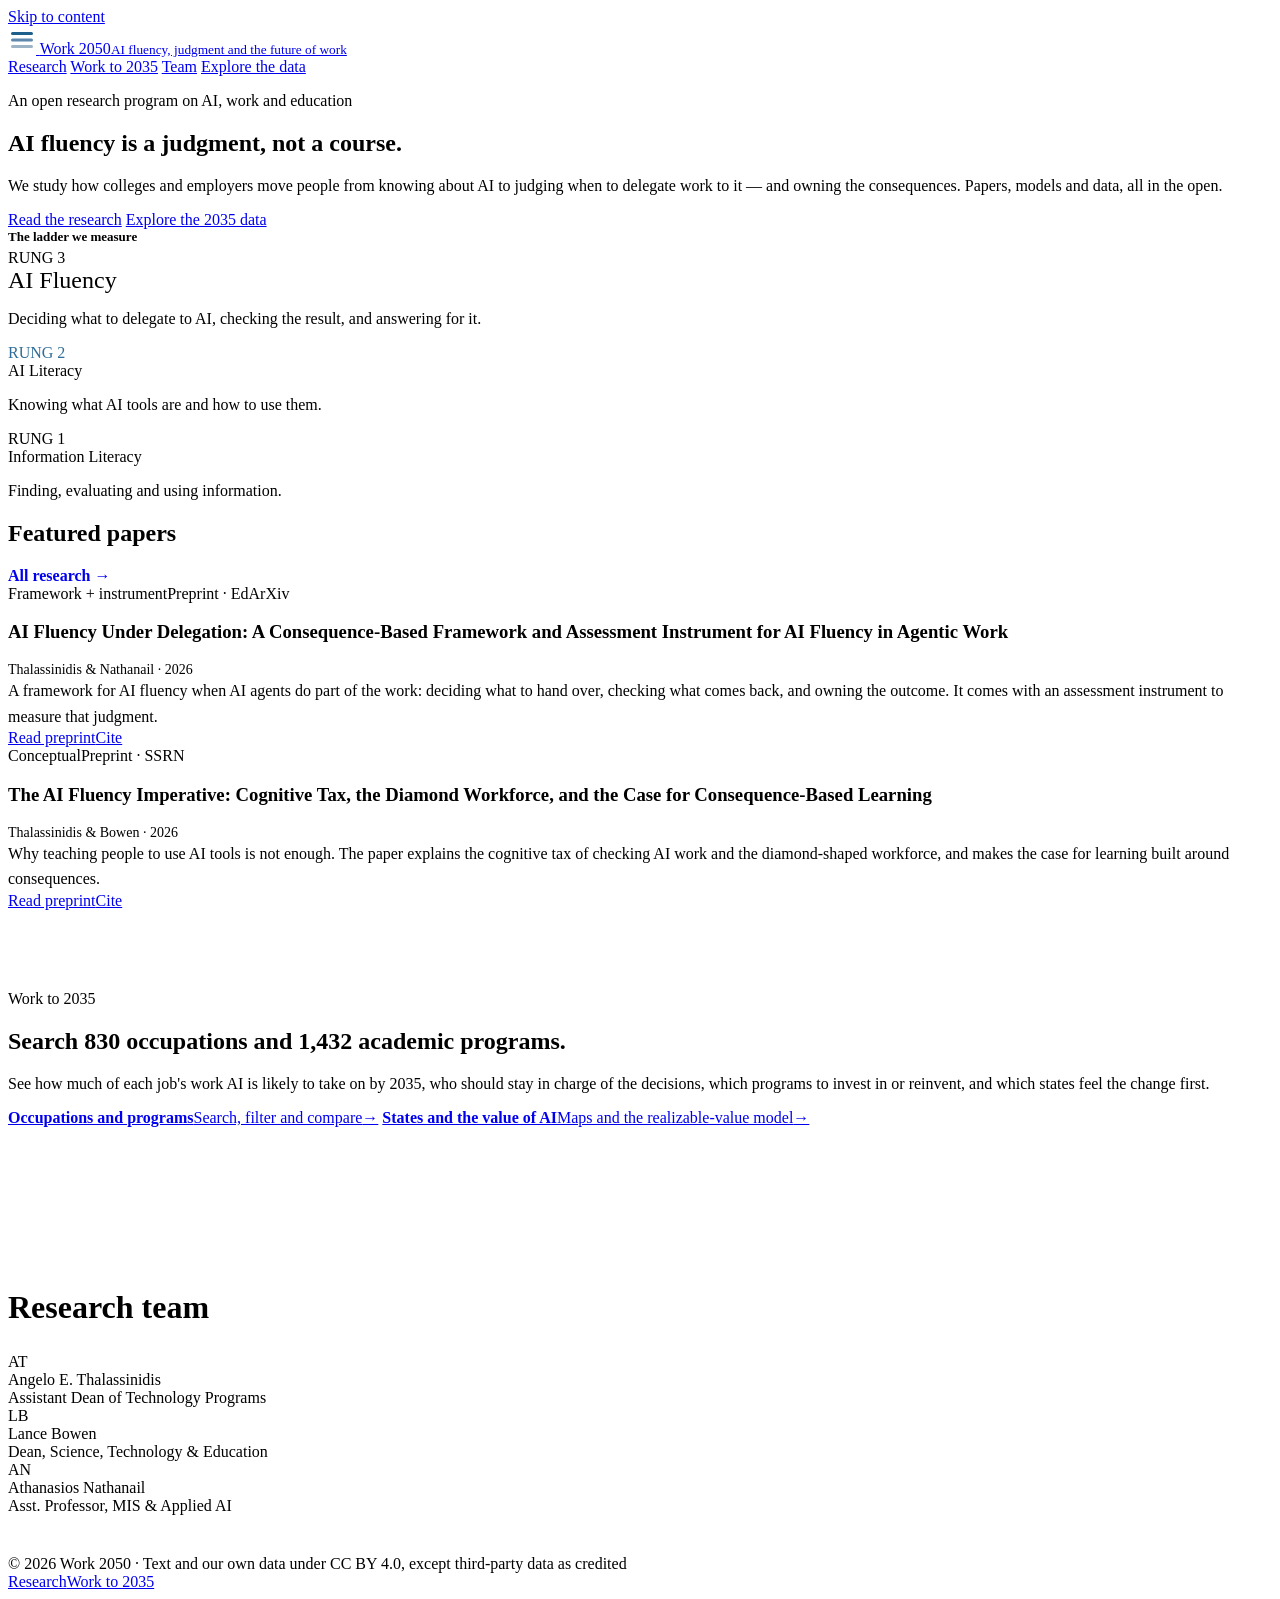
==== index.html @ 5ab9e215 "Add files via upload" ====
<!doctype html>
<html lang="en">
<head>
<meta charset="utf-8">
<meta name="viewport" content="width=device-width, initial-scale=1">
<title>Work 2050 — AI fluency, judgment and the future of work</title>
<meta name="description" content="Open research on AI fluency, human judgment and how work is changing: papers, models and searchable data on occupations, academic programs and states.">
<link rel="preconnect" href="https://fonts.googleapis.com">
<link rel="preconnect" href="https://fonts.gstatic.com" crossorigin>
<link href="https://fonts.googleapis.com/css2?family=Source+Serif+4:opsz,wght@8..60,400;8..60,600;8..60,700&family=Inter:wght@400;500;600&display=swap" rel="stylesheet">
<link rel="stylesheet" href="assets/site.css">
<link rel="icon" href="data:image/svg+xml,%3Csvg xmlns='http://www.w3.org/2000/svg' viewBox='0 0 28 28'%3E%3Crect x='3' y='19' width='22' height='3' rx='1.5' fill='%239DB3C6'/%3E%3Crect x='3' y='12.5' width='22' height='3' rx='1.5' fill='%235D88AC'/%3E%3Crect x='3' y='6' width='22' height='3' rx='1.5' fill='%231F5F8B'/%3E%3C/svg%3E">
</head>
<body>
<a class="skip" href="#main">Skip to content</a>
<header class="site-header">
<div class="wrap">
<a class="brand" href="index.html">
<svg width="28" height="28" viewBox="0 0 28 28" aria-hidden="true"><rect x="3" y="19" width="22" height="3" rx="1.5" fill="#9DB3C6"/><rect x="3" y="12.5" width="22" height="3" rx="1.5" fill="#5D88AC"/><rect x="3" y="6" width="22" height="3" rx="1.5" fill="#1F5F8B"/></svg>
<span>Work 2050<small>AI fluency, judgment and the future of work</small></span>
</a>
<nav class="nav" aria-label="Main">
<a href="research.html">Research</a>
<a href="work-2035.html">Work to 2035</a>
<a href="index.html#team">Team</a>
<a class="btn btn-primary" href="work-2035.html">Explore the data</a>
</nav>
</div>
</header>

<main id="main">
<section class="band">
<div class="wrap hero">
<div>
<p class="eyebrow">An open research program on AI, work and education</p>
<h1>AI fluency is a judgment, not a course.</h1>
<p class="lede">We study how colleges and employers move people from knowing about AI to judging when to delegate work to it — and owning the consequences. Papers, models and data, all in the open.</p>
<div class="actions">
<a class="btn btn-dark" href="research.html">Read the research</a>
<a class="btn btn-light" href="work-2035.html">Explore the 2035 data</a>
</div>
</div>
<div class="ladder" id="framework">
<p class="muted" style="margin: 0 0 4px; font-size: 13px; font-weight: 600">The ladder we measure</p>
<div class="rung r3"><div class="lvl">RUNG 3</div><div class="nm" style="font-size: 24px">AI Fluency</div><p>Deciding what to delegate to AI, checking the result, and answering for it.</p></div>
<div class="rung r2"><div class="lvl" style="color: #2F6E98">RUNG 2</div><div class="nm">AI Literacy</div><p>Knowing what AI tools are and how to use them.</p></div>
<div class="rung r1"><div class="lvl">RUNG 1</div><div class="nm">Information Literacy</div><p>Finding, evaluating and using information.</p></div>
</div>
</div>
</section>

<section class="wrap section">
<div class="section-head">
<h2>Featured papers</h2>
<a href="research.html" style="font-weight: 600; text-decoration: none">All research →</a>
</div>
<div class="grid-2">
<article class="card">
<div class="chips"><span class="chip chip-blue">Framework + instrument</span><span class="chip chip-gray">Preprint · EdArXiv</span></div>
<h3>AI Fluency Under Delegation: A Consequence-Based Framework and Assessment Instrument for AI Fluency in Agentic Work</h3>
<p class="muted" style="margin: 0; font-size: 14px">Thalassinidis &amp; Nathanail · 2026</p>
<p style="margin: 0; font-size: 16px; line-height: 1.6; color: var(--ink-2)">A framework for AI fluency when AI agents do part of the work: deciding what to hand over, checking what comes back, and owning the outcome. It comes with an assessment instrument to measure that judgment.</p>
<div class="links"><a href="https://doi.org/10.35542/osf.io/rmdse_v1">Read preprint</a><a href="research.html#delegation">Cite</a></div>
</article>
<article class="card">
<div class="chips"><span class="chip chip-blue">Conceptual</span><span class="chip chip-gray">Preprint · SSRN</span></div>
<h3>The AI Fluency Imperative: Cognitive Tax, the Diamond Workforce, and the Case for Consequence-Based Learning</h3>
<p class="muted" style="margin: 0; font-size: 14px">Thalassinidis &amp; Bowen · 2026</p>
<p style="margin: 0; font-size: 16px; line-height: 1.6; color: var(--ink-2)">Why teaching people to use AI tools is not enough. The paper explains the cognitive tax of checking AI work and the diamond-shaped workforce, and makes the case for learning built around consequences.</p>
<div class="links"><a href="https://papers.ssrn.com/abstract=7670658">Read preprint</a><a href="research.html#imperative">Cite</a></div>
</article>
</div>
</section>

<section class="wrap" style="padding-top: 64px; padding-bottom: 64px">
<div class="feature">
<div>
<p class="eyebrow">Work to 2035</p>
<h2>Search 830 occupations and 1,432 academic programs.</h2>
<p>See how much of each job's work AI is likely to take on by 2035, who should stay in charge of the decisions, which programs to invest in or reinvent, and which states feel the change first.</p>
</div>
<div class="feature-links">
<a href="work-2035.html#occupations"><span><strong>Occupations and programs</strong><span>Search, filter and compare</span></span><span aria-hidden="true">→</span></a>
<a href="work-2035.html#states"><span><strong>States and the value of AI</strong><span>Maps and the realizable-value model</span></span><span aria-hidden="true">→</span></a>
</div>
</div>
</section>

<section id="team" style="border-top: 1px solid var(--line)">
<div class="wrap" style="padding-top: 72px; padding-bottom: 40px">
<h2 style="font-size: 32px">Research team</h2>
<div class="team">
<div class="person"><div class="avatar" aria-hidden="true">AT</div><div><div class="nm">Angelo E. Thalassinidis</div><div class="rl">Assistant Dean of Technology Programs</div></div></div>
<div class="person"><div class="avatar" aria-hidden="true">LB</div><div><div class="nm">Lance Bowen</div><div class="rl">Dean, Science, Technology &amp; Education</div></div></div>
<div class="person"><div class="avatar" aria-hidden="true">AN</div><div><div class="nm">Athanasios Nathanail</div><div class="rl">Asst. Professor, MIS &amp; Applied AI</div></div></div>
</div>
</div>
</section>
</main>

<footer class="site-footer">
<div class="wrap">
<div>© 2026 Work 2050 · Text and our own data under CC BY 4.0, except third-party data as credited</div>
<nav aria-label="Footer"><a href="research.html">Research</a><a href="work-2035.html">Work to 2035</a></nav>
</div>
</footer>
</body>
</html>
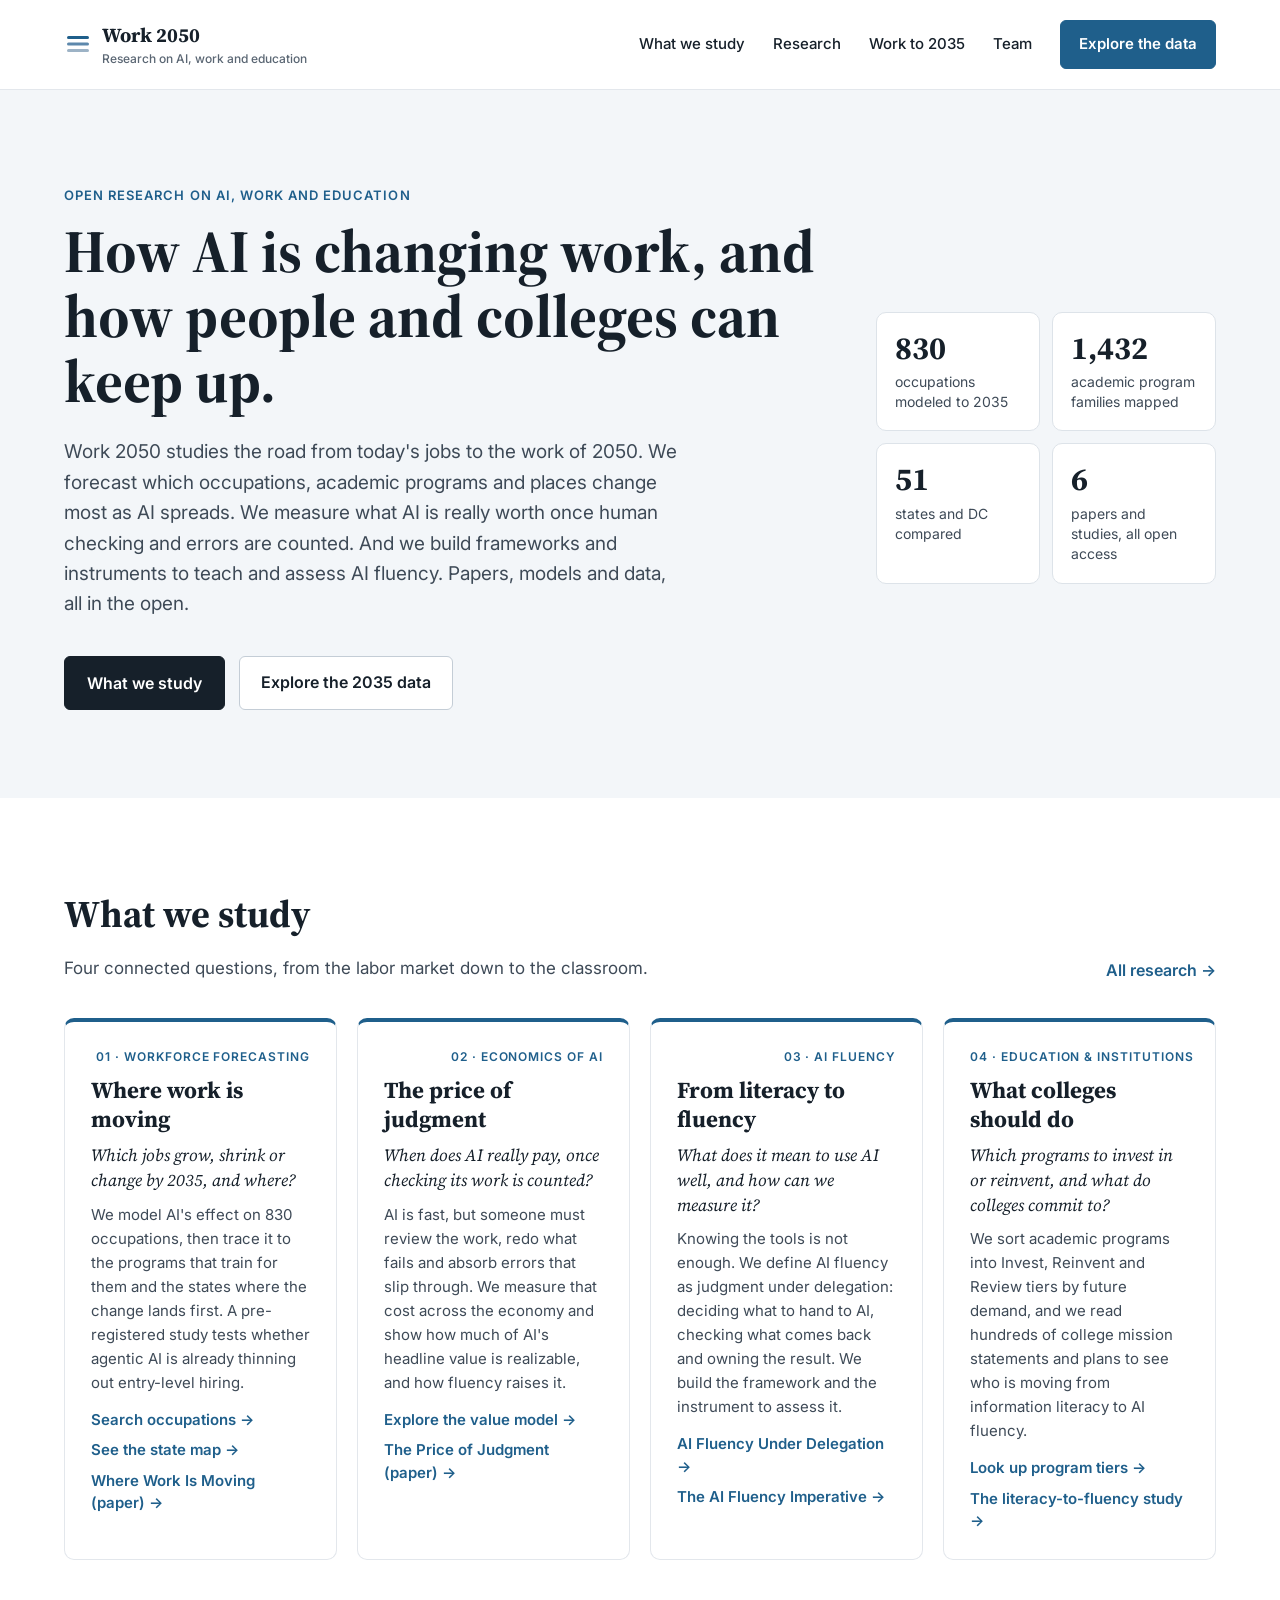
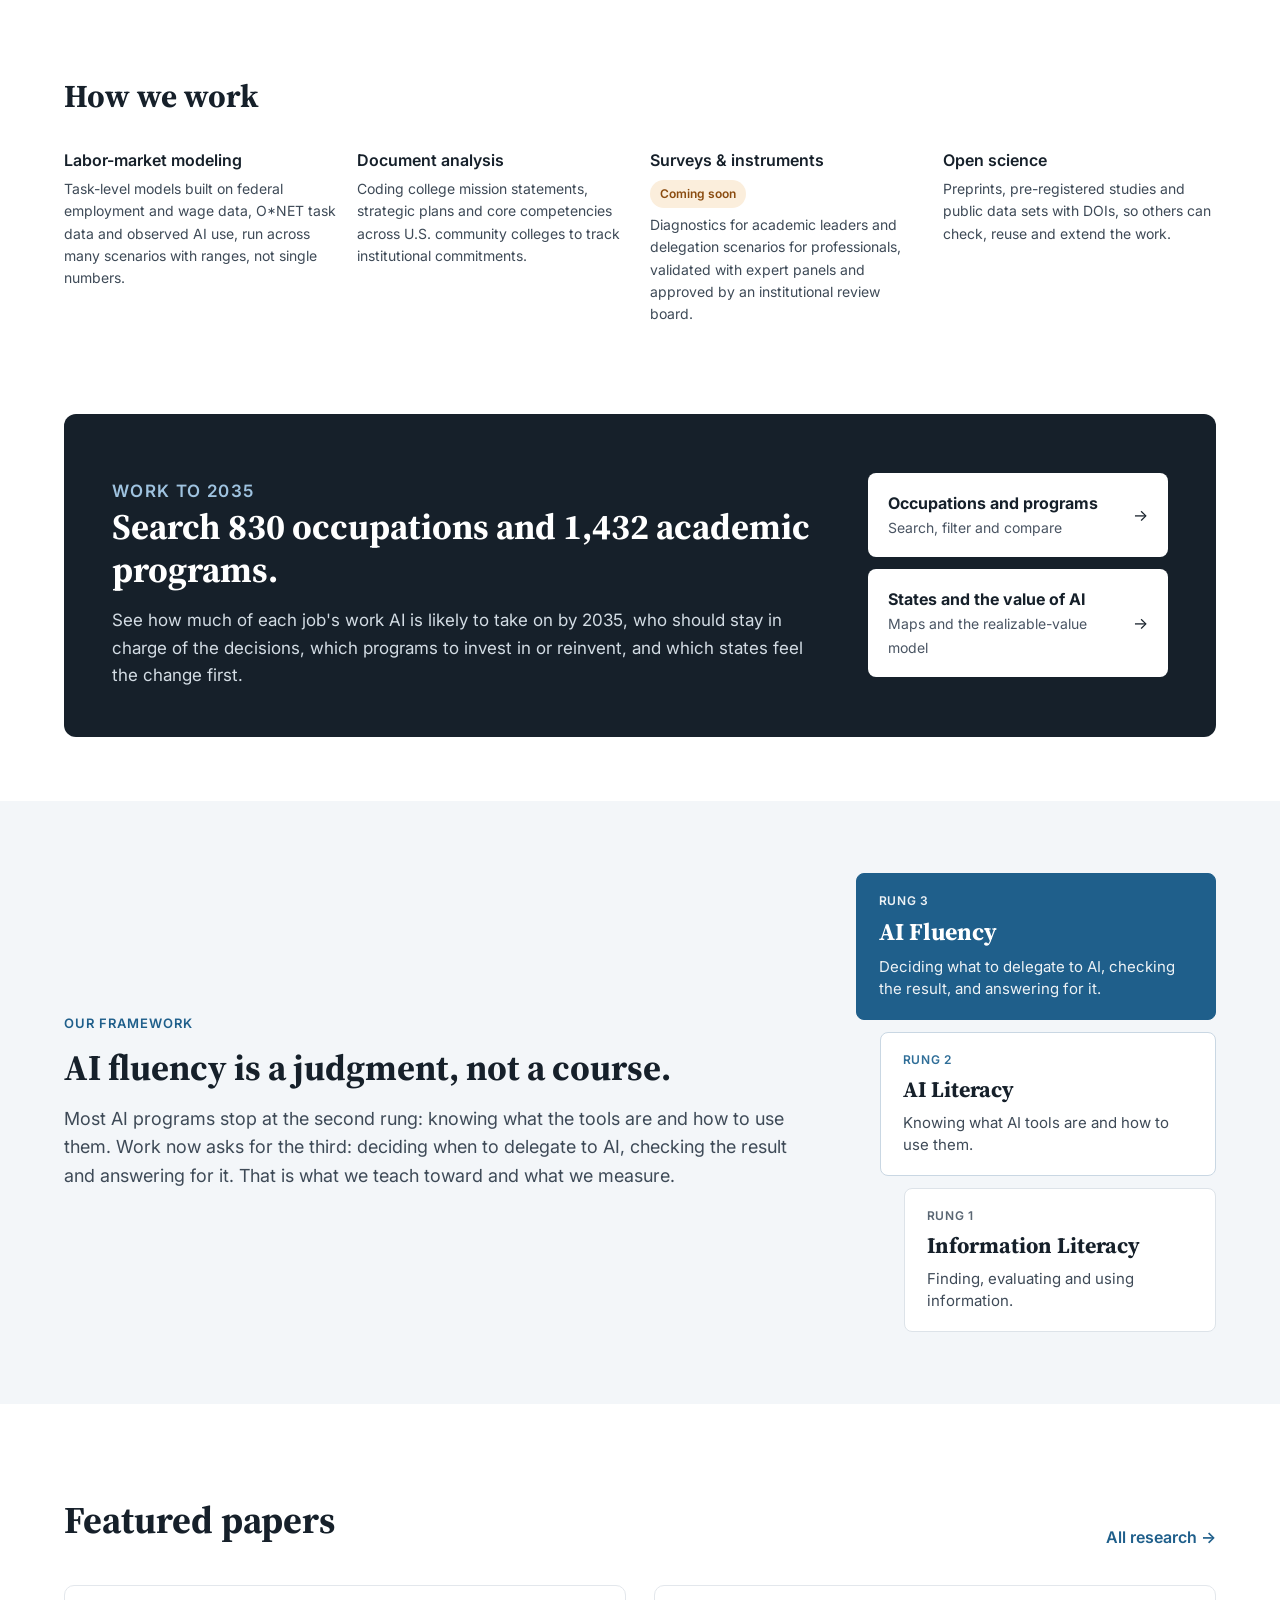
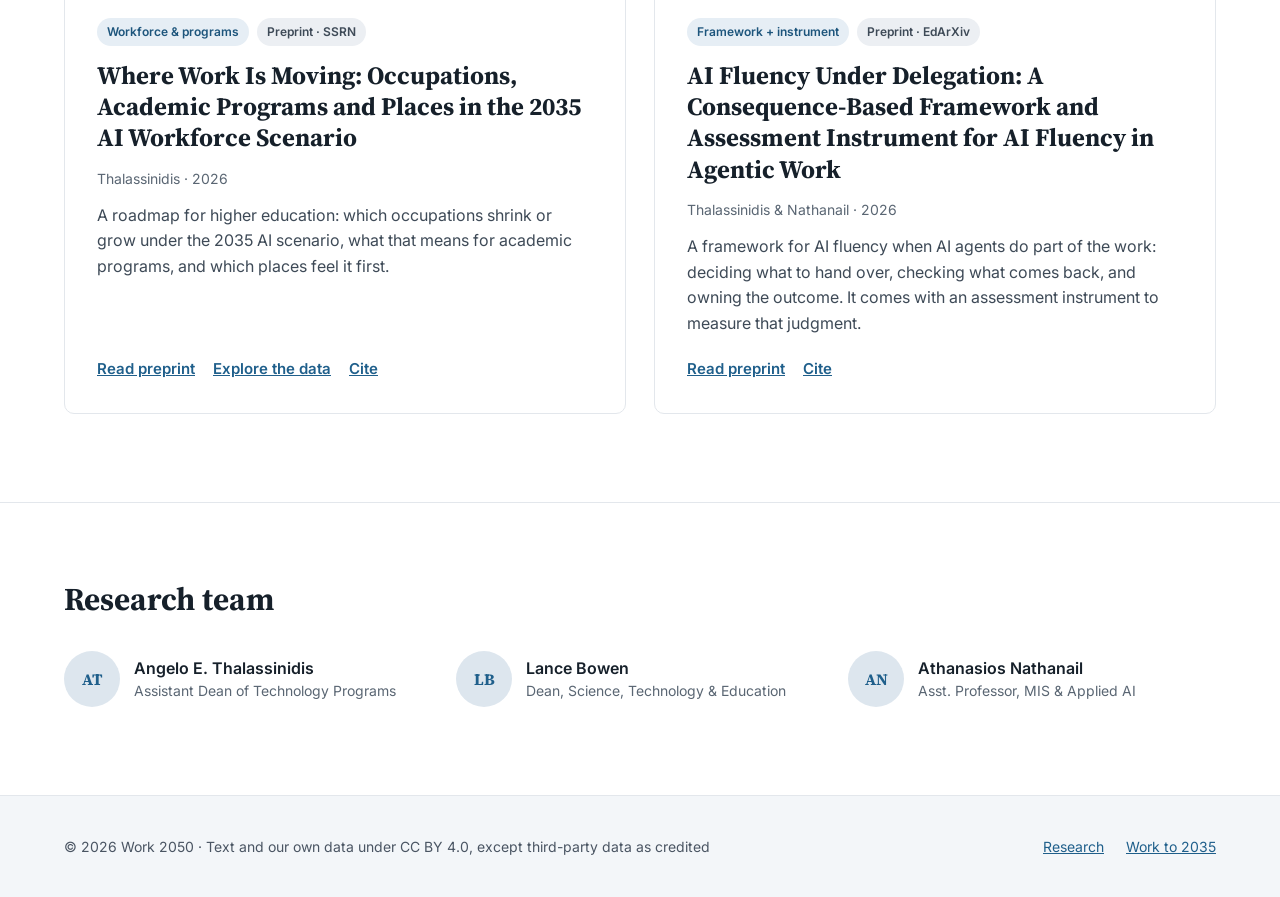
==== commit f364f842: "Add files via upload" ====
--- a/index.html
+++ b/index.html
@@ -3,8 +3,8 @@
 <head>
 <meta charset="utf-8">
 <meta name="viewport" content="width=device-width, initial-scale=1">
-<title>Work 2050 — AI fluency, judgment and the future of work</title>
-<meta name="description" content="Open research on AI fluency, human judgment and how work is changing: papers, models and searchable data on occupations, academic programs and states.">
+<title>Work 2050 — Research on AI, work and education</title>
+<meta name="description" content="Open research on how AI is changing work: labor forecasts by occupation, program and state; the economics of human judgment; and how to teach and measure AI fluency.">
 <link rel="preconnect" href="https://fonts.googleapis.com">
 <link rel="preconnect" href="https://fonts.gstatic.com" crossorigin>
 <link href="https://fonts.googleapis.com/css2?family=Source+Serif+4:opsz,wght@8..60,400;8..60,600;8..60,700&family=Inter:wght@400;500;600&display=swap" rel="stylesheet">
@@ -17,9 +17,10 @@
 <div class="wrap">
 <a class="brand" href="index.html">
 <svg width="28" height="28" viewBox="0 0 28 28" aria-hidden="true"><rect x="3" y="19" width="22" height="3" rx="1.5" fill="#9DB3C6"/><rect x="3" y="12.5" width="22" height="3" rx="1.5" fill="#5D88AC"/><rect x="3" y="6" width="22" height="3" rx="1.5" fill="#1F5F8B"/></svg>
-<span>Work 2050<small>AI fluency, judgment and the future of work</small></span>
+<span>Work 2050<small>Research on AI, work and education</small></span>
 </a>
 <nav class="nav" aria-label="Main">
+<a href="index.html#what-we-study">What we study</a>
 <a href="research.html">Research</a>
 <a href="work-2035.html">Work to 2035</a>
 <a href="index.html#team">Team</a>
@@ -32,43 +33,83 @@
 <section class="band">
 <div class="wrap hero">
 <div>
-<p class="eyebrow">An open research program on AI, work and education</p>
-<h1>AI fluency is a judgment, not a course.</h1>
-<p class="lede">We study how colleges and employers move people from knowing about AI to judging when to delegate work to it — and owning the consequences. Papers, models and data, all in the open.</p>
+<p class="eyebrow">Open research on AI, work and education</p>
+<h1>How AI is changing work, and how people and colleges can keep up.</h1>
+<p class="lede">Work 2050 studies the road from today's jobs to the work of 2050. We forecast which occupations, academic programs and places change most as AI spreads. We measure what AI is really worth once human checking and errors are counted. And we build frameworks and instruments to teach and assess AI fluency. Papers, models and data, all in the open.</p>
 <div class="actions">
-<a class="btn btn-dark" href="research.html">Read the research</a>
+<a class="btn btn-dark" href="#what-we-study">What we study</a>
 <a class="btn btn-light" href="work-2035.html">Explore the 2035 data</a>
 </div>
 </div>
-<div class="ladder" id="framework">
-<p class="muted" style="margin: 0 0 4px; font-size: 13px; font-weight: 600">The ladder we measure</p>
-<div class="rung r3"><div class="lvl">RUNG 3</div><div class="nm" style="font-size: 24px">AI Fluency</div><p>Deciding what to delegate to AI, checking the result, and answering for it.</p></div>
-<div class="rung r2"><div class="lvl" style="color: #2F6E98">RUNG 2</div><div class="nm">AI Literacy</div><p>Knowing what AI tools are and how to use them.</p></div>
-<div class="rung r1"><div class="lvl">RUNG 1</div><div class="nm">Information Literacy</div><p>Finding, evaluating and using information.</p></div>
+<div class="glance" aria-label="The program at a glance">
+<div><b>830</b><span>occupations modeled to 2035</span></div>
+<div><b>1,432</b><span>academic program families mapped</span></div>
+<div><b>51</b><span>states and DC compared</span></div>
+<div><b>6</b><span>papers and studies, all open access</span></div>
 </div>
 </div>
 </section>
 
-<section class="wrap section">
+<section class="wrap section" id="what-we-study" style="scroll-margin-top: 16px">
 <div class="section-head">
-<h2>Featured papers</h2>
+<div>
+<h2>What we study</h2>
+<p class="lede" style="margin: 12px 0 0; font-size: 17px">Four connected questions, from the labor market down to the classroom.</p>
+</div>
 <a href="research.html" style="font-weight: 600; text-decoration: none">All research →</a>
 </div>
-<div class="grid-2">
-<article class="card">
-<div class="chips"><span class="chip chip-blue">Framework + instrument</span><span class="chip chip-gray">Preprint · EdArXiv</span></div>
-<h3>AI Fluency Under Delegation: A Consequence-Based Framework and Assessment Instrument for AI Fluency in Agentic Work</h3>
-<p class="muted" style="margin: 0; font-size: 14px">Thalassinidis &amp; Nathanail · 2026</p>
-<p style="margin: 0; font-size: 16px; line-height: 1.6; color: var(--ink-2)">A framework for AI fluency when AI agents do part of the work: deciding what to hand over, checking what comes back, and owning the outcome. It comes with an assessment instrument to measure that judgment.</p>
-<div class="links"><a href="https://doi.org/10.35542/osf.io/rmdse_v1">Read preprint</a><a href="research.html#delegation">Cite</a></div>
+<div class="streams">
+<article class="stream">
+<div class="num">01 · WORKFORCE FORECASTING</div>
+<h3>Where work is moving</h3>
+<p class="q">Which jobs grow, shrink or change by 2035, and where?</p>
+<p>We model AI's effect on 830 occupations, then trace it to the programs that train for them and the states where the change lands first. A pre-registered study tests whether agentic AI is already thinning out entry-level hiring.</p>
+<ul>
+<li><a href="work-2035.html#occupations">Search occupations →</a></li>
+<li><a href="work-2035.html#states">See the state map →</a></li>
+<li><a href="research.html#moving">Where Work Is Moving (paper) →</a></li>
+</ul>
 </article>
-<article class="card">
-<div class="chips"><span class="chip chip-blue">Conceptual</span><span class="chip chip-gray">Preprint · SSRN</span></div>
-<h3>The AI Fluency Imperative: Cognitive Tax, the Diamond Workforce, and the Case for Consequence-Based Learning</h3>
-<p class="muted" style="margin: 0; font-size: 14px">Thalassinidis &amp; Bowen · 2026</p>
-<p style="margin: 0; font-size: 16px; line-height: 1.6; color: var(--ink-2)">Why teaching people to use AI tools is not enough. The paper explains the cognitive tax of checking AI work and the diamond-shaped workforce, and makes the case for learning built around consequences.</p>
-<div class="links"><a href="https://papers.ssrn.com/abstract=7670658">Read preprint</a><a href="research.html#imperative">Cite</a></div>
+<article class="stream">
+<div class="num">02 · ECONOMICS OF AI</div>
+<h3>The price of judgment</h3>
+<p class="q">When does AI really pay, once checking its work is counted?</p>
+<p>AI is fast, but someone must review the work, redo what fails and absorb errors that slip through. We measure that cost across the economy and show how much of AI's headline value is realizable, and how fluency raises it.</p>
+<ul>
+<li><a href="work-2035.html#value">Explore the value model →</a></li>
+<li><a href="research.html#judgment">The Price of Judgment (paper) →</a></li>
+</ul>
 </article>
+<article class="stream">
+<div class="num">03 · AI FLUENCY</div>
+<h3>From literacy to fluency</h3>
+<p class="q">What does it mean to use AI well, and how can we measure it?</p>
+<p>Knowing the tools is not enough. We define AI fluency as judgment under delegation: deciding what to hand to AI, checking what comes back and owning the result. We build the framework and the instrument to assess it.</p>
+<ul>
+<li><a href="research.html#delegation">AI Fluency Under Delegation →</a></li>
+<li><a href="research.html#imperative">The AI Fluency Imperative →</a></li>
+</ul>
+</article>
+<article class="stream">
+<div class="num">04 · EDUCATION &amp; INSTITUTIONS</div>
+<h3>What colleges should do</h3>
+<p class="q">Which programs to invest in or reinvent, and what do colleges commit to?</p>
+<p>We sort academic programs into Invest, Reinvent and Review tiers by future demand, and we read hundreds of college mission statements and plans to see who is moving from information literacy to AI fluency.</p>
+<ul>
+<li><a href="work-2035.html#programs">Look up program tiers →</a></li>
+<li><a href="research.html#ladder">The literacy-to-fluency study →</a></li>
+</ul>
+</article>
+</div>
+</section>
+
+<section class="wrap section">
+<h2 style="font-size: 32px">How we work</h2>
+<div class="methods">
+<div class="method"><h3>Labor-market modeling</h3><p>Task-level models built on federal employment and wage data, O*NET task data and observed AI use, run across many scenarios with ranges, not single numbers.</p></div>
+<div class="method"><h3>Document analysis</h3><p>Coding college mission statements, strategic plans and core competencies across U.S. community colleges to track institutional commitments.</p></div>
+<div class="method"><h3>Surveys &amp; instruments <span class="chip chip-amber">Coming soon</span></h3><p>Diagnostics for academic leaders and delegation scenarios for professionals, validated with expert panels and approved by an institutional review board.</p></div>
+<div class="method"><h3>Open science</h3><p>Preprints, pre-registered studies and public data sets with DOIs, so others can check, reuse and extend the work.</p></div>
 </div>
 </section>
 
@@ -86,7 +127,45 @@
 </div>
 </section>
 
-<section id="team" style="border-top: 1px solid var(--line)">
+<section class="band" id="framework">
+<div class="wrap ladder-row" style="padding-top: 72px; padding-bottom: 72px">
+<div>
+<p class="eyebrow">Our framework</p>
+<h2 style="font-size: 36px; line-height: 1.15">AI fluency is a judgment, not a course.</h2>
+<p class="lede" style="margin: 16px 0 0">Most AI programs stop at the second rung: knowing what the tools are and how to use them. Work now asks for the third: deciding when to delegate to AI, checking the result and answering for it. That is what we teach toward and what we measure.</p>
+</div>
+<div class="ladder">
+<div class="rung r3"><div class="lvl">RUNG 3</div><div class="nm" style="font-size: 24px">AI Fluency</div><p>Deciding what to delegate to AI, checking the result, and answering for it.</p></div>
+<div class="rung r2"><div class="lvl" style="color: #2F6E98">RUNG 2</div><div class="nm">AI Literacy</div><p>Knowing what AI tools are and how to use them.</p></div>
+<div class="rung r1"><div class="lvl">RUNG 1</div><div class="nm">Information Literacy</div><p>Finding, evaluating and using information.</p></div>
+</div>
+</div>
+</section>
+
+<section class="wrap section">
+<div class="section-head">
+<h2>Featured papers</h2>
+<a href="research.html" style="font-weight: 600; text-decoration: none">All research →</a>
+</div>
+<div class="grid-2">
+<article class="card">
+<div class="chips"><span class="chip chip-blue">Workforce &amp; programs</span><span class="chip chip-gray">Preprint · SSRN</span></div>
+<h3>Where Work Is Moving: Occupations, Academic Programs and Places in the 2035 AI Workforce Scenario</h3>
+<p class="muted" style="margin: 0; font-size: 14px">Thalassinidis · 2026</p>
+<p style="margin: 0; font-size: 16px; line-height: 1.6; color: var(--ink-2)">A roadmap for higher education: which occupations shrink or grow under the 2035 AI scenario, what that means for academic programs, and which places feel it first.</p>
+<div class="links"><a href="https://papers.ssrn.com/abstract=7679758">Read preprint</a><a href="work-2035.html">Explore the data</a><a href="research.html#moving">Cite</a></div>
+</article>
+<article class="card">
+<div class="chips"><span class="chip chip-blue">Framework + instrument</span><span class="chip chip-gray">Preprint · EdArXiv</span></div>
+<h3>AI Fluency Under Delegation: A Consequence-Based Framework and Assessment Instrument for AI Fluency in Agentic Work</h3>
+<p class="muted" style="margin: 0; font-size: 14px">Thalassinidis &amp; Nathanail · 2026</p>
+<p style="margin: 0; font-size: 16px; line-height: 1.6; color: var(--ink-2)">A framework for AI fluency when AI agents do part of the work: deciding what to hand over, checking what comes back, and owning the outcome. It comes with an assessment instrument to measure that judgment.</p>
+<div class="links"><a href="https://doi.org/10.35542/osf.io/rmdse_v1">Read preprint</a><a href="research.html#delegation">Cite</a></div>
+</article>
+</div>
+</section>
+
+<section id="team" style="border-top: 1px solid var(--line); margin-top: 64px">
 <div class="wrap" style="padding-top: 72px; padding-bottom: 40px">
 <h2 style="font-size: 32px">Research team</h2>
 <div class="team">
--- a/assets/site.css
+++ b/assets/site.css
@@ -0,0 +1,145 @@
+:root {
+  --ink: #16202A;
+  --ink-2: #3E4A57;
+  --ink-3: #5A6673;
+  --line: #E3E7EC;
+  --line-2: #C4CDD6;
+  --tint: #F3F6F9;
+  --blue: #1F5F8B;
+  --blue-dark: #16466A;
+  --serif: 'Source Serif 4', Georgia, serif;
+  --sans: Inter, system-ui, -apple-system, 'Segoe UI', sans-serif;
+}
+* { box-sizing: border-box; }
+html { -webkit-text-size-adjust: 100%; }
+body { margin: 0; background: #FFFFFF; color: var(--ink); font-family: var(--sans); line-height: 1.5; }
+a { color: var(--blue); }
+a:hover { color: var(--blue-dark); }
+.wrap { max-width: 1200px; margin: 0 auto; padding-left: 24px; padding-right: 24px; }
+h1, h2, h3 { font-family: var(--serif); font-weight: 700; margin: 0; }
+.skip { position: absolute; left: -9999px; }
+.skip:focus { left: 16px; top: 16px; background: #fff; padding: 8px 12px; z-index: 10; }
+
+/* Header */
+.site-header { border-bottom: 1px solid var(--line); }
+.site-header .wrap { display: flex; flex-wrap: wrap; align-items: center; justify-content: space-between; gap: 16px; padding-top: 20px; padding-bottom: 20px; }
+.brand { display: flex; align-items: center; gap: 10px; text-decoration: none; color: var(--ink); }
+.brand span { font-family: var(--serif); font-size: 20px; font-weight: 700; }
+.brand small { display: block; font-family: var(--sans); font-size: 12px; font-weight: 500; color: var(--ink-3); }
+.nav { display: flex; flex-wrap: wrap; align-items: center; gap: 8px 28px; font-size: 15px; font-weight: 500; }
+.nav a { color: var(--ink); text-decoration: none; }
+.nav a[aria-current="page"] { color: var(--blue); text-decoration: underline; text-underline-offset: 6px; }
+.btn { display: inline-block; text-decoration: none; padding: 12px 18px; border-radius: 6px; font-weight: 600; font: inherit; font-weight: 600; cursor: pointer; min-height: 44px; }
+.btn-primary { background: var(--blue); color: #FFFFFF !important; border: 1px solid var(--blue); }
+.btn-dark { background: var(--ink); color: #FFFFFF !important; border: 1px solid var(--ink); padding: 14px 22px; }
+.btn-light { background: #FFFFFF; color: var(--ink) !important; border: 1px solid var(--line-2); padding: 13px 21px; }
+
+/* Sections */
+.band { background: var(--tint); }
+.eyebrow { margin: 0 0 14px; font-size: 13px; font-weight: 600; letter-spacing: 0.08em; text-transform: uppercase; color: var(--blue); }
+.lede { font-size: 18px; line-height: 1.6; color: var(--ink-2); max-width: 760px; }
+.muted { color: var(--ink-3); }
+.hero { display: flex; flex-wrap: wrap; gap: 56px; align-items: center; padding-top: 96px; padding-bottom: 88px; }
+.hero > div:first-child { flex: 999 1 560px; min-width: 0; }
+.hero h1 { font-size: 60px; line-height: 1.08; }
+.hero .lede { font-size: 19px; margin: 24px 0 0; max-width: 620px; }
+.actions { margin-top: 36px; display: flex; flex-wrap: wrap; gap: 14px; }
+.ladder { flex: 1 1 360px; min-width: 0; display: flex; flex-direction: column; gap: 12px; }
+.rung { border-radius: 8px; padding: 18px 22px; background: #FFFFFF; border: 1px solid #DDE3E9; }
+.rung .lvl { font-size: 12px; font-weight: 600; letter-spacing: 0.06em; color: var(--ink-3); }
+.rung .nm { font-family: var(--serif); font-size: 22px; font-weight: 700; margin-top: 4px; }
+.rung p { font-size: 15px; line-height: 1.5; margin: 6px 0 0; color: var(--ink-2); }
+.rung.r3 { background: var(--blue); border-color: var(--blue); color: #FFFFFF; }
+.rung.r3 .lvl, .rung.r3 p { color: #FFFFFF; opacity: 0.92; }
+.rung.r2 { margin-left: 24px; border-color: #C9D7E3; }
+.rung.r1 { margin-left: 48px; }
+.section { padding-top: 88px; padding-bottom: 24px; }
+.section-head { display: flex; flex-wrap: wrap; justify-content: space-between; align-items: flex-end; gap: 16px; }
+.section-head h2 { font-size: 38px; }
+.grid-2 { margin-top: 36px; display: grid; grid-template-columns: repeat(auto-fit, minmax(320px, 1fr)); gap: 28px; }
+.card { border: 1px solid var(--line); border-radius: 10px; padding: 32px; display: flex; flex-direction: column; gap: 14px; }
+.card h3 { font-size: 25px; line-height: 1.25; }
+.card .links { margin-top: auto; padding-top: 8px; display: flex; flex-wrap: wrap; gap: 18px; font-weight: 600; font-size: 15px; }
+.chip { display: inline-block; font-size: 12px; font-weight: 600; padding: 5px 10px; border-radius: 999px; white-space: nowrap; }
+.chip-blue { background: #E6EEF5; color: #1D557C; }
+.chip-gray { background: #ECEFF3; color: var(--ink-2); }
+.chip-green { background: #E3F1E8; color: #1E6B3A; }
+.chip-amber { background: #FBEEDC; color: #8A4B0F; }
+.chip-red { background: #F8E0D8; color: #8E2A10; }
+.chips { display: flex; flex-wrap: wrap; gap: 8px; }
+.feature { background: var(--ink); color: #FFFFFF; border-radius: 12px; padding: 48px; display: flex; flex-wrap: wrap; gap: 40px; align-items: center; }
+.feature > div:first-child { flex: 999 1 480px; min-width: 0; }
+.feature h2 { font-size: 36px; line-height: 1.2; }
+.feature p { color: #D3DCE4; font-size: 17px; line-height: 1.6; margin: 16px 0 0; }
+.feature .eyebrow { color: #9FC3E0; }
+.feature-links { flex: 1 1 300px; min-width: 0; display: flex; flex-direction: column; gap: 12px; }
+.feature-links a { background: #FFFFFF; color: var(--ink); text-decoration: none; border-radius: 8px; padding: 18px 20px; display: flex; justify-content: space-between; align-items: center; gap: 12px; }
+.feature-links strong { display: block; font-size: 16px; }
+.feature-links span span { font-size: 14px; color: #4A5563; }
+.team { display: grid; grid-template-columns: repeat(auto-fit, minmax(240px, 1fr)); gap: 24px; margin-top: 28px; }
+.person { display: flex; gap: 14px; align-items: center; }
+.avatar { width: 56px; height: 56px; border-radius: 50%; background: #DDE6EE; flex: none; display: flex; align-items: center; justify-content: center; font-family: var(--serif); font-weight: 700; color: var(--blue); }
+.person .nm { font-weight: 600; }
+.person .rl { font-size: 14px; color: var(--ink-3); }
+
+/* Footer */
+.site-footer { background: var(--tint); border-top: 1px solid var(--line); margin-top: 48px; }
+.site-footer .wrap { padding-top: 40px; padding-bottom: 40px; display: flex; flex-wrap: wrap; justify-content: space-between; gap: 20px; font-size: 14px; color: #4A5563; }
+.site-footer nav { display: flex; flex-wrap: wrap; gap: 22px; }
+
+/* Forms, tables, tabs */
+.pill { font: inherit; font-size: 15px; font-weight: 600; padding: 12px 20px; min-height: 44px; border-radius: 999px; cursor: pointer; background: #FFFFFF; color: var(--ink); border: 1px solid var(--line-2); }
+.pill[aria-selected="true"], .pill[aria-pressed="true"] { background: var(--ink); color: #FFFFFF; border-color: var(--ink); }
+.pill.blue[aria-pressed="true"] { background: var(--blue); border-color: var(--blue); }
+.pills { display: flex; flex-wrap: wrap; gap: 10px; }
+.filters { display: grid; grid-template-columns: repeat(auto-fit, minmax(200px, 1fr)); gap: 16px; align-items: end; }
+.field { display: flex; flex-direction: column; gap: 6px; min-width: 0; }
+.field.wide { grid-column: span 2; }
+.field label { font-size: 13px; font-weight: 600; color: var(--ink-2); }
+.field input, .field select { font: inherit; font-size: 16px; padding: 12px 12px; min-height: 48px; border: 1px solid #B9C4CF; border-radius: 6px; background: #FFFFFF; width: 100%; color: var(--ink); }
+.table-box { margin-top: 12px; border: 1px solid var(--line); border-radius: 10px; overflow-x: auto; }
+table { width: 100%; border-collapse: collapse; font-size: 14px; }
+th { background: var(--tint); text-align: left; vertical-align: bottom; padding: 12px 16px; font-weight: 600; }
+td { border-top: 1px solid var(--line); padding: 12px 16px; vertical-align: top; }
+.num { text-align: right; white-space: nowrap; }
+.sub { margin-top: 2px; font-size: 13px; color: var(--ink-3); }
+.bar { display: flex; align-items: center; gap: 10px; }
+.bar .track { flex: 1; height: 8px; background: #E9EEF2; border-radius: 4px; overflow: hidden; }
+.bar .fill { height: 100%; background: var(--blue); }
+.more { margin-top: 16px; }
+.notes { margin-top: 28px; display: grid; grid-template-columns: repeat(auto-fit, minmax(260px, 1fr)); gap: 20px; font-size: 14px; line-height: 1.6; color: var(--ink-2); }
+.notes strong { color: var(--ink); }
+.stats { margin-top: 32px; display: grid; grid-template-columns: repeat(auto-fit, minmax(220px, 1fr)); gap: 16px; }
+.stat { background: #FFFFFF; border: 1px solid #DDE3E9; border-radius: 10px; padding: 20px; }
+.stat b { display: block; font-family: var(--serif); font-size: 34px; }
+.stat span { display: block; margin-top: 6px; font-size: 14px; line-height: 1.5; color: var(--ink-2); }
+
+/* Home: program overview */
+.glance { flex: 1 1 340px; min-width: 0; display: grid; grid-template-columns: repeat(2, minmax(0, 1fr)); gap: 12px; }
+.glance div { background: #FFFFFF; border: 1px solid #DDE3E9; border-radius: 10px; padding: 18px; }
+.glance b { display: block; font-family: var(--serif); font-size: 32px; line-height: 1.1; }
+.glance span { display: block; margin-top: 6px; font-size: 14px; line-height: 1.45; color: var(--ink-2); }
+.streams { margin-top: 36px; display: grid; grid-template-columns: repeat(auto-fit, minmax(260px, 1fr)); gap: 20px; }
+.stream { border: 1px solid var(--line); border-top: 4px solid var(--blue); border-radius: 10px; padding: 26px; display: flex; flex-direction: column; gap: 10px; }
+.stream .num { font-size: 12px; font-weight: 600; letter-spacing: 0.08em; color: var(--blue); }
+.stream h3 { font-size: 23px; line-height: 1.25; }
+.stream .q { margin: 0; font-family: var(--serif); font-size: 17px; line-height: 1.45; font-style: italic; color: var(--ink); }
+.stream p { margin: 0; font-size: 15px; line-height: 1.6; color: var(--ink-2); }
+.stream ul { margin: 4px 0 0; padding: 0; list-style: none; display: flex; flex-direction: column; gap: 8px; font-size: 15px; font-weight: 600; }
+.stream ul a { text-decoration: none; }
+.stream ul a:hover { text-decoration: underline; }
+.methods { margin-top: 28px; display: grid; grid-template-columns: repeat(auto-fit, minmax(230px, 1fr)); gap: 20px; }
+.method h3 { font-family: var(--sans); font-size: 16px; font-weight: 600; display: flex; align-items: center; gap: 8px; flex-wrap: wrap; }
+.method p { margin: 6px 0 0; font-size: 14px; line-height: 1.6; color: var(--ink-2); }
+.ladder-row { display: flex; flex-wrap: wrap; gap: 48px; align-items: center; }
+.ladder-row > div:first-child { flex: 999 1 420px; min-width: 0; }
+
+@media (max-width: 720px) {
+  .hero { padding-top: 56px; padding-bottom: 56px; gap: 36px; }
+  .hero h1 { font-size: 40px; }
+  .section { padding-top: 56px; }
+  .section-head h2, .feature h2 { font-size: 28px; }
+  .feature, .card { padding: 24px; }
+  .field.wide { grid-column: auto; }
+  .rung.r2 { margin-left: 12px; } .rung.r1 { margin-left: 24px; }
+}
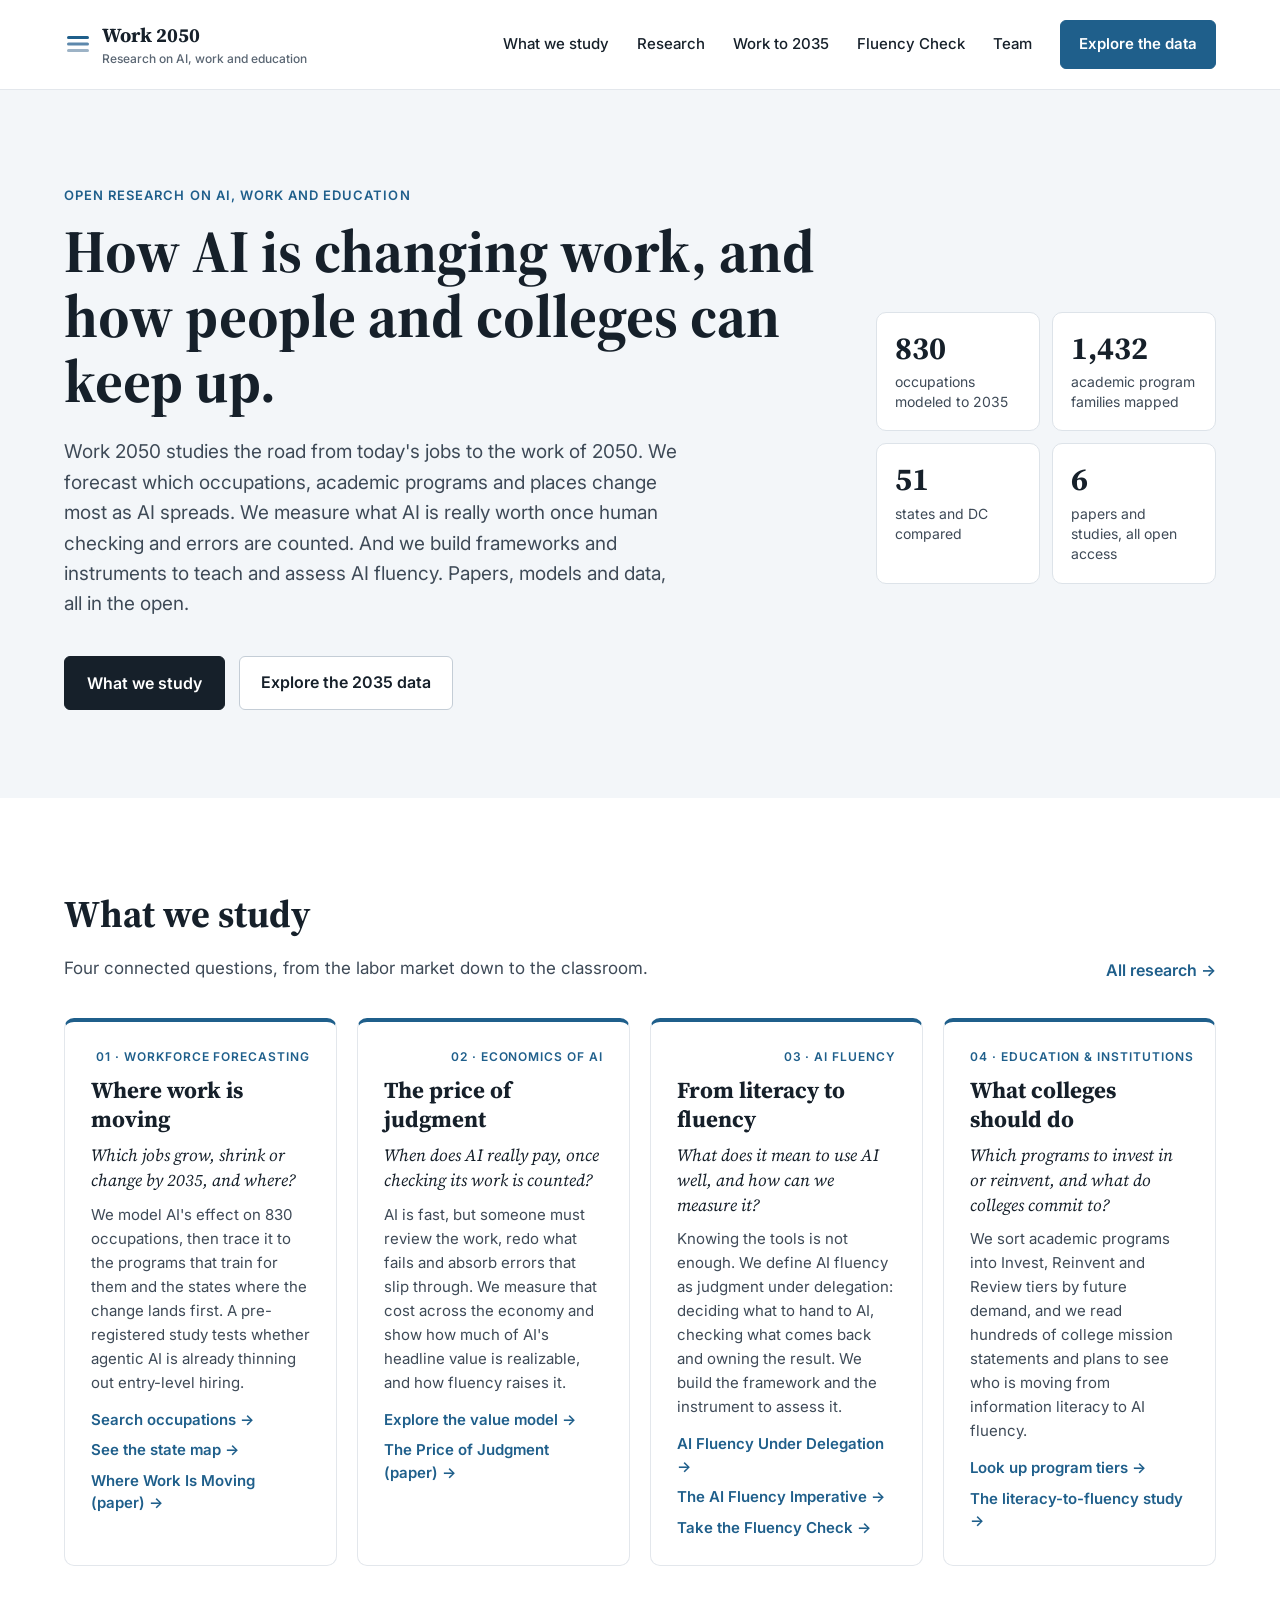
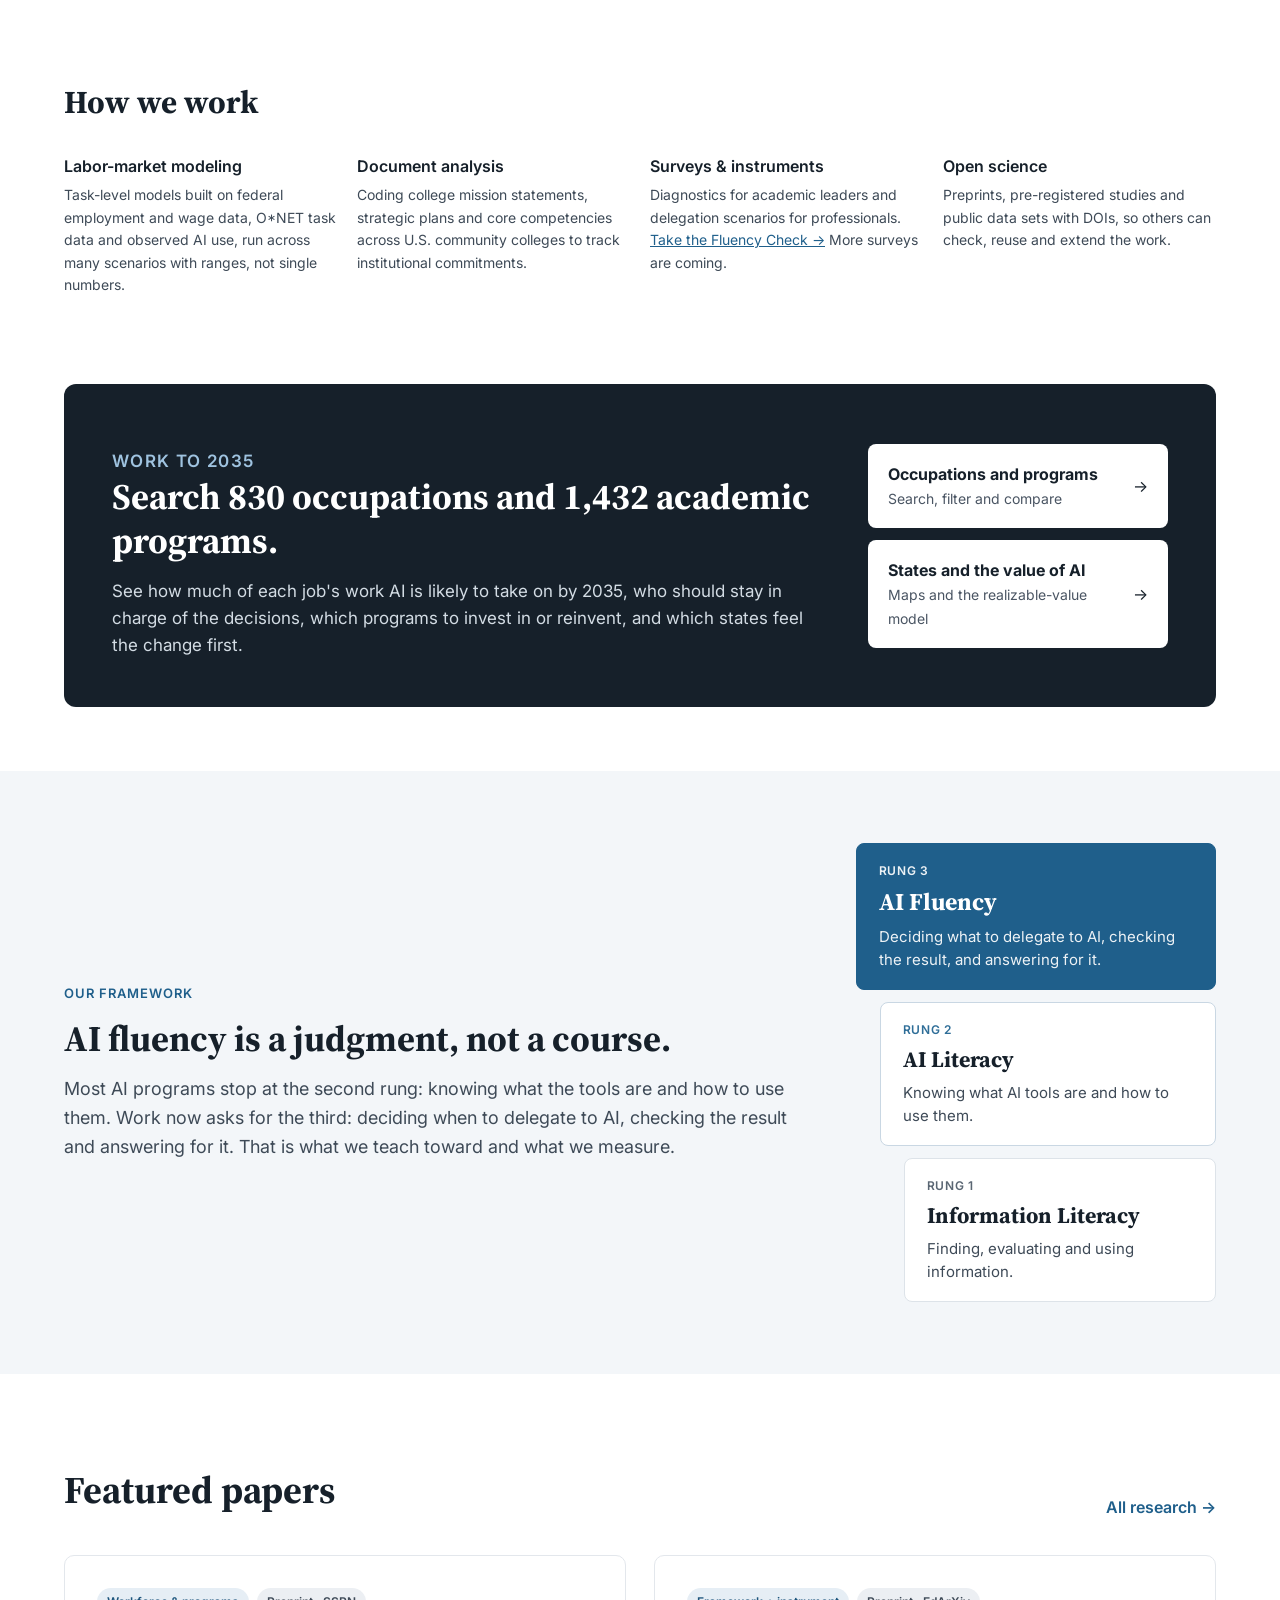
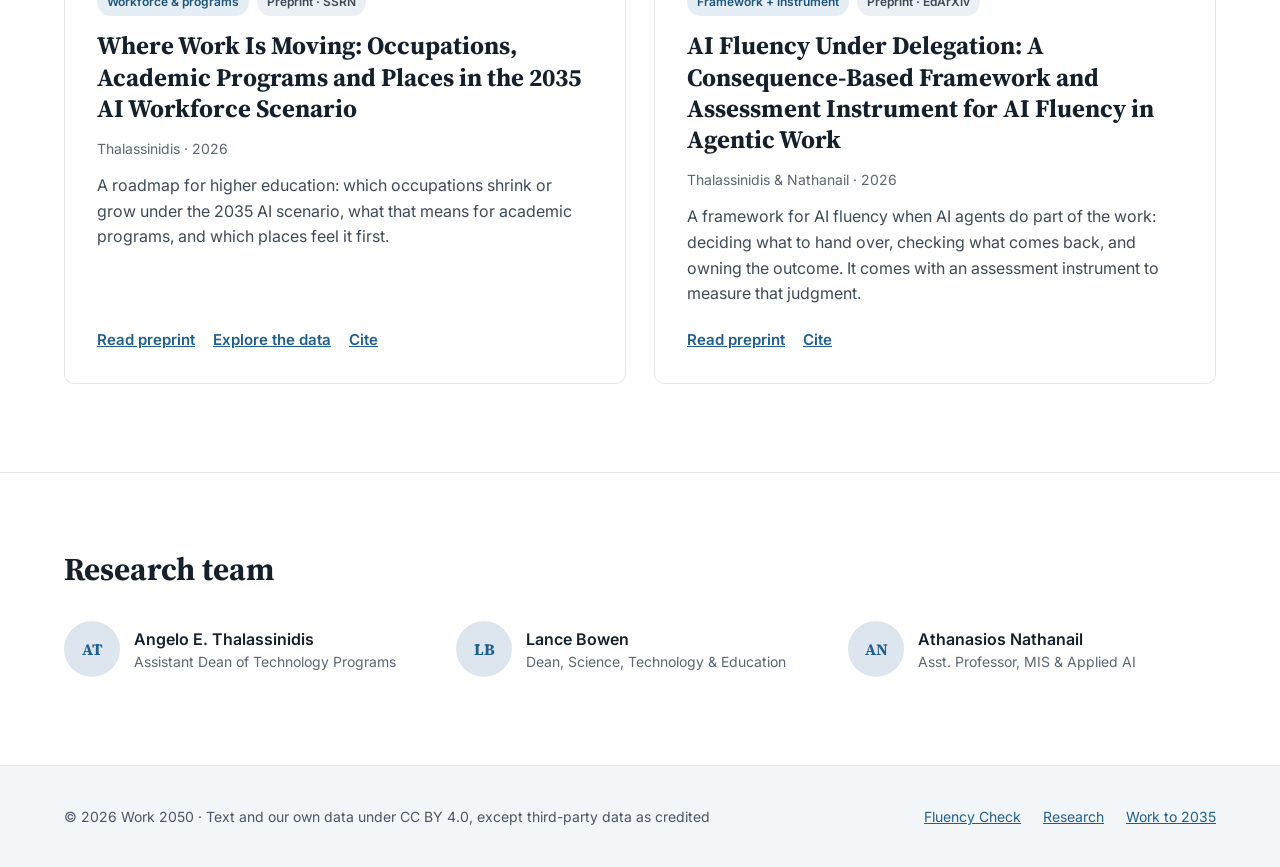
==== commit ecdfc579: "Add files via upload" ====
--- a/index.html
+++ b/index.html
@@ -23,6 +23,7 @@
 <a href="index.html#what-we-study">What we study</a>
 <a href="research.html">Research</a>
 <a href="work-2035.html">Work to 2035</a>
+<a href="fluency-check.html">Fluency Check</a>
 <a href="index.html#team">Team</a>
 <a class="btn btn-primary" href="work-2035.html">Explore the data</a>
 </nav>
@@ -88,6 +89,7 @@
 <ul>
 <li><a href="research.html#delegation">AI Fluency Under Delegation →</a></li>
 <li><a href="research.html#imperative">The AI Fluency Imperative →</a></li>
+<li><a href="fluency-check.html">Take the Fluency Check →</a></li>
 </ul>
 </article>
 <article class="stream">
@@ -108,7 +110,7 @@
 <div class="methods">
 <div class="method"><h3>Labor-market modeling</h3><p>Task-level models built on federal employment and wage data, O*NET task data and observed AI use, run across many scenarios with ranges, not single numbers.</p></div>
 <div class="method"><h3>Document analysis</h3><p>Coding college mission statements, strategic plans and core competencies across U.S. community colleges to track institutional commitments.</p></div>
-<div class="method"><h3>Surveys &amp; instruments <span class="chip chip-amber">Coming soon</span></h3><p>Diagnostics for academic leaders and delegation scenarios for professionals, validated with expert panels and approved by an institutional review board.</p></div>
+<div class="method"><h3>Surveys &amp; instruments</h3><p>Diagnostics for academic leaders and delegation scenarios for professionals. <a href="fluency-check.html">Take the Fluency Check →</a> More surveys are coming.</p></div>
 <div class="method"><h3>Open science</h3><p>Preprints, pre-registered studies and public data sets with DOIs, so others can check, reuse and extend the work.</p></div>
 </div>
 </section>
@@ -180,7 +182,7 @@
 <footer class="site-footer">
 <div class="wrap">
 <div>© 2026 Work 2050 · Text and our own data under CC BY 4.0, except third-party data as credited</div>
-<nav aria-label="Footer"><a href="research.html">Research</a><a href="work-2035.html">Work to 2035</a></nav>
+<nav aria-label="Footer"><a href="fluency-check.html">Fluency Check</a><a href="research.html">Research</a><a href="work-2035.html">Work to 2035</a></nav>
 </div>
 </footer>
 </body>
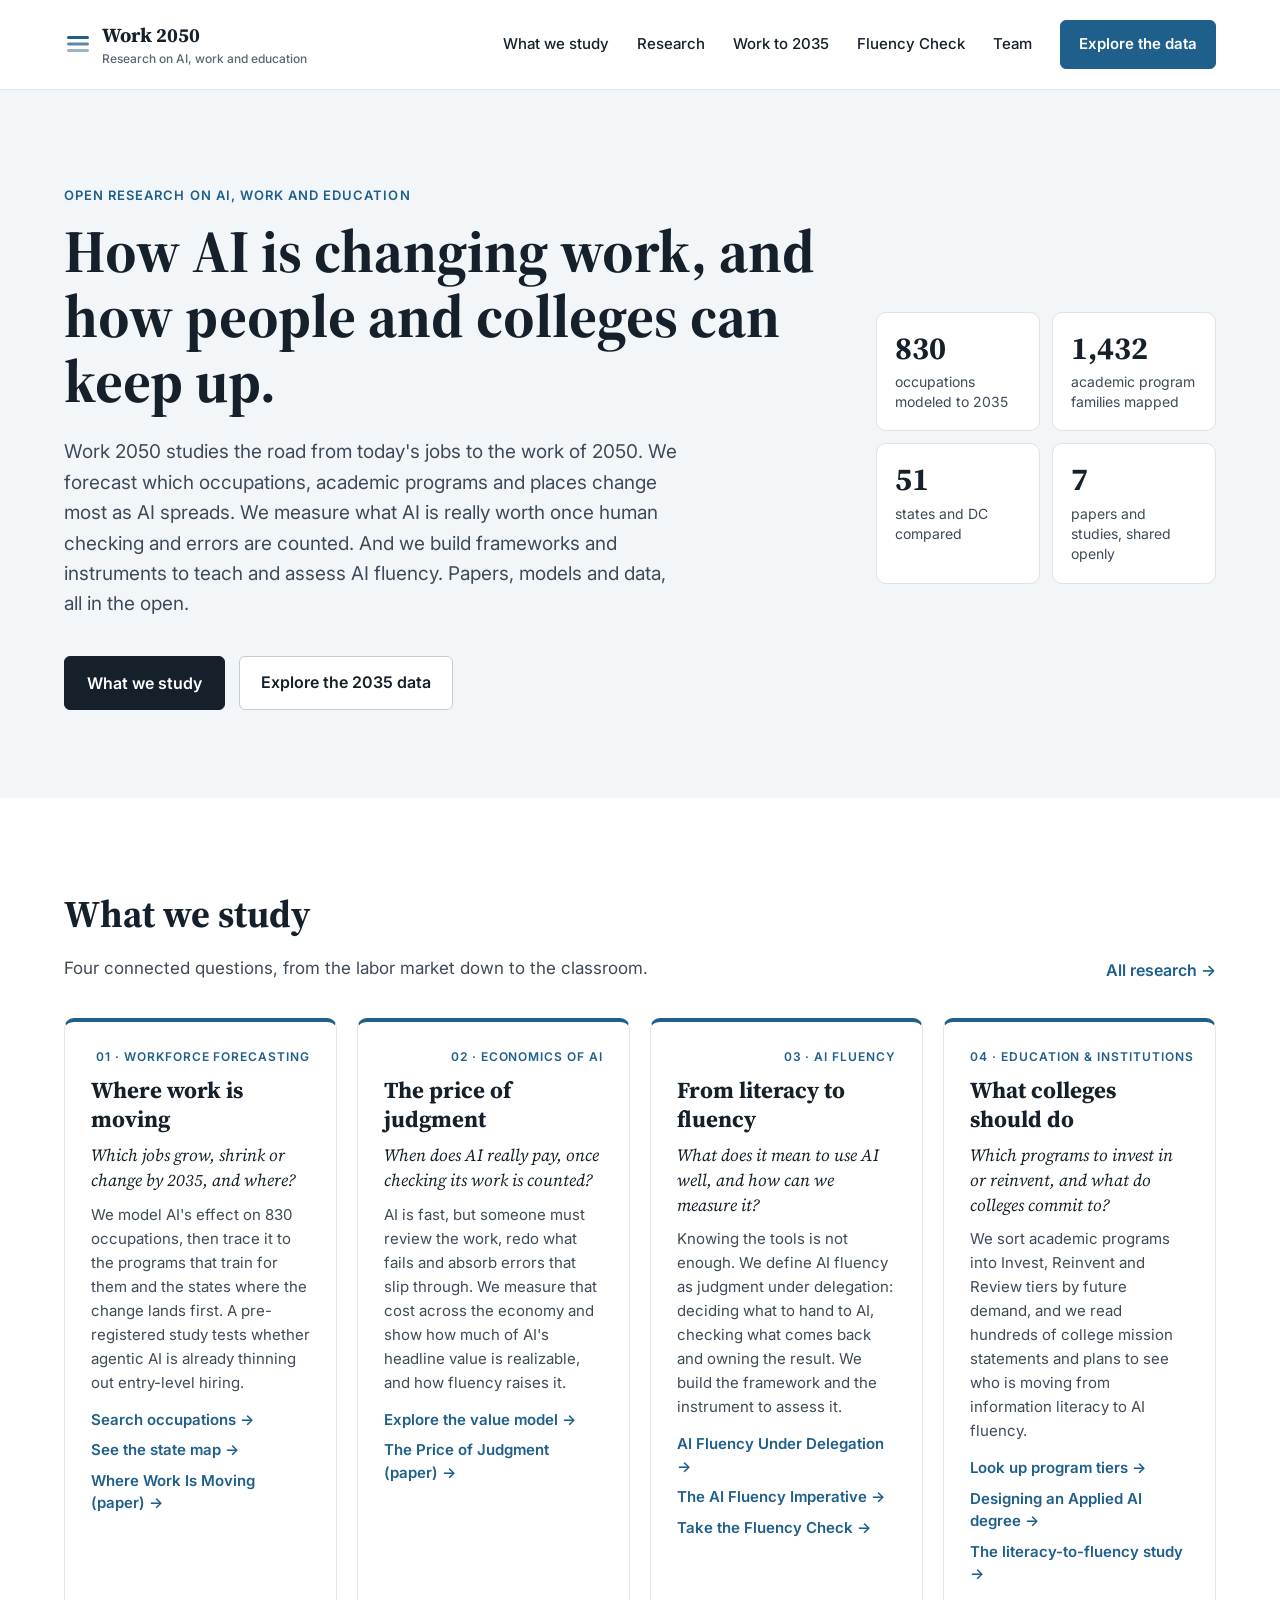
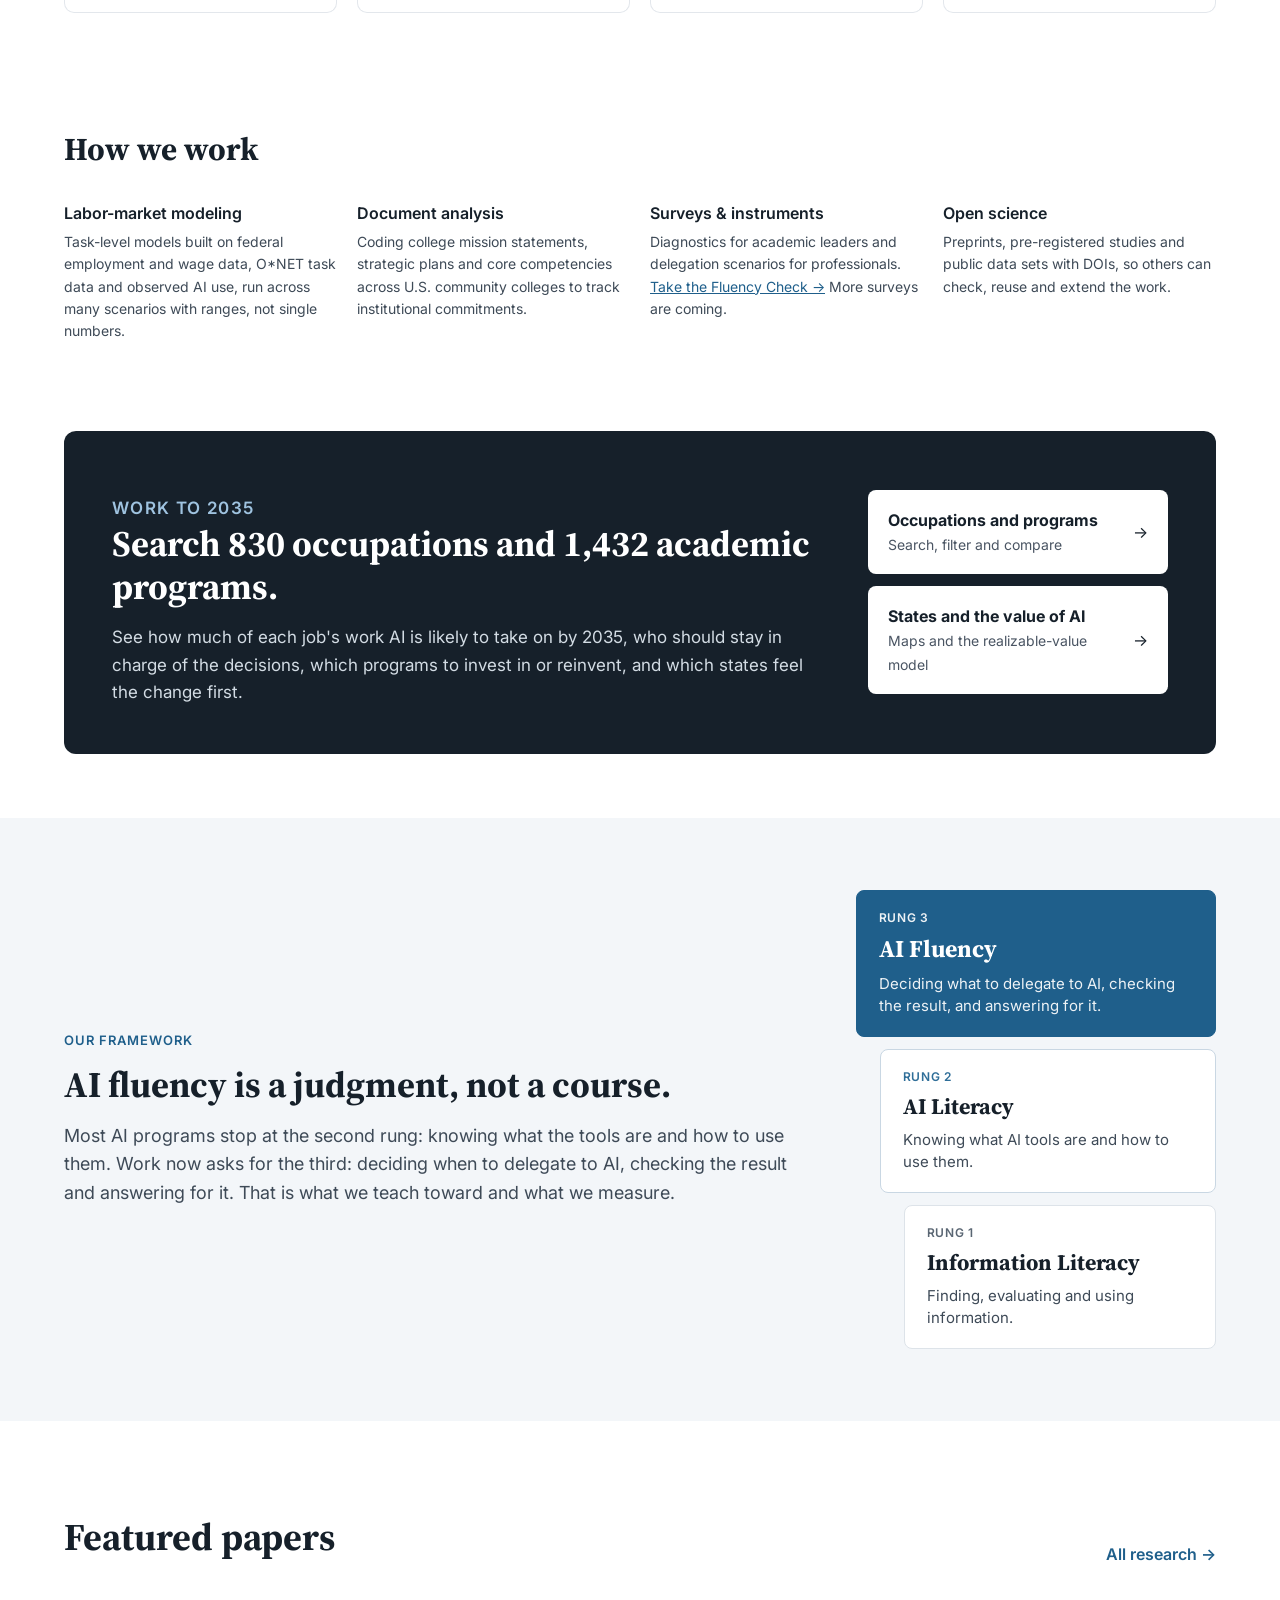
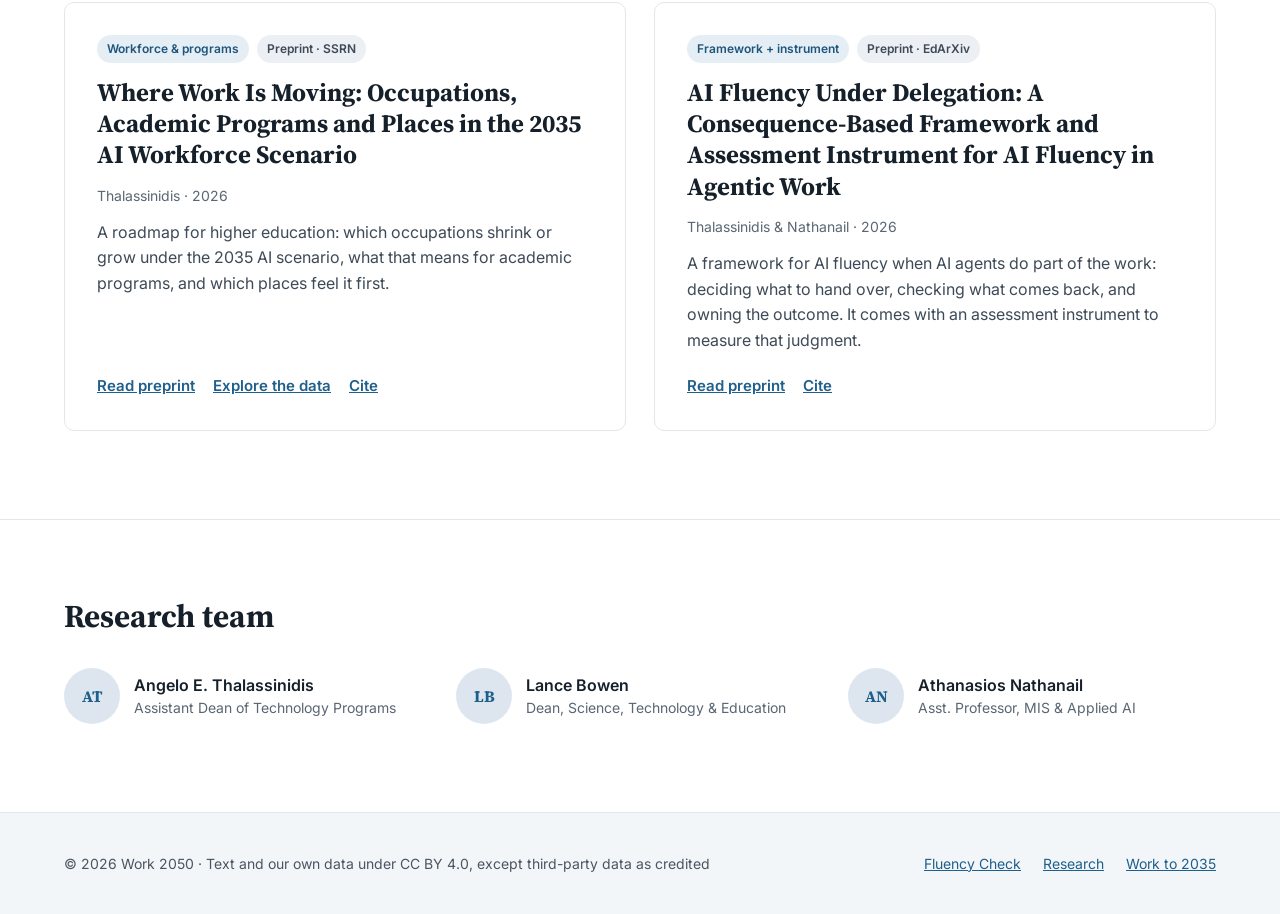
==== commit 784d2286: "Add files via upload" ====
--- a/index.html
+++ b/index.html
@@ -46,7 +46,7 @@
 <div><b>830</b><span>occupations modeled to 2035</span></div>
 <div><b>1,432</b><span>academic program families mapped</span></div>
 <div><b>51</b><span>states and DC compared</span></div>
-<div><b>6</b><span>papers and studies, all open access</span></div>
+<div><b>7</b><span>papers and studies, shared openly</span></div>
 </div>
 </div>
 </section>
@@ -99,6 +99,7 @@
 <p>We sort academic programs into Invest, Reinvent and Review tiers by future demand, and we read hundreds of college mission statements and plans to see who is moving from information literacy to AI fluency.</p>
 <ul>
 <li><a href="work-2035.html#programs">Look up program tiers →</a></li>
+<li><a href="research.html#program">Designing an Applied AI degree →</a></li>
 <li><a href="research.html#ladder">The literacy-to-fluency study →</a></li>
 </ul>
 </article>
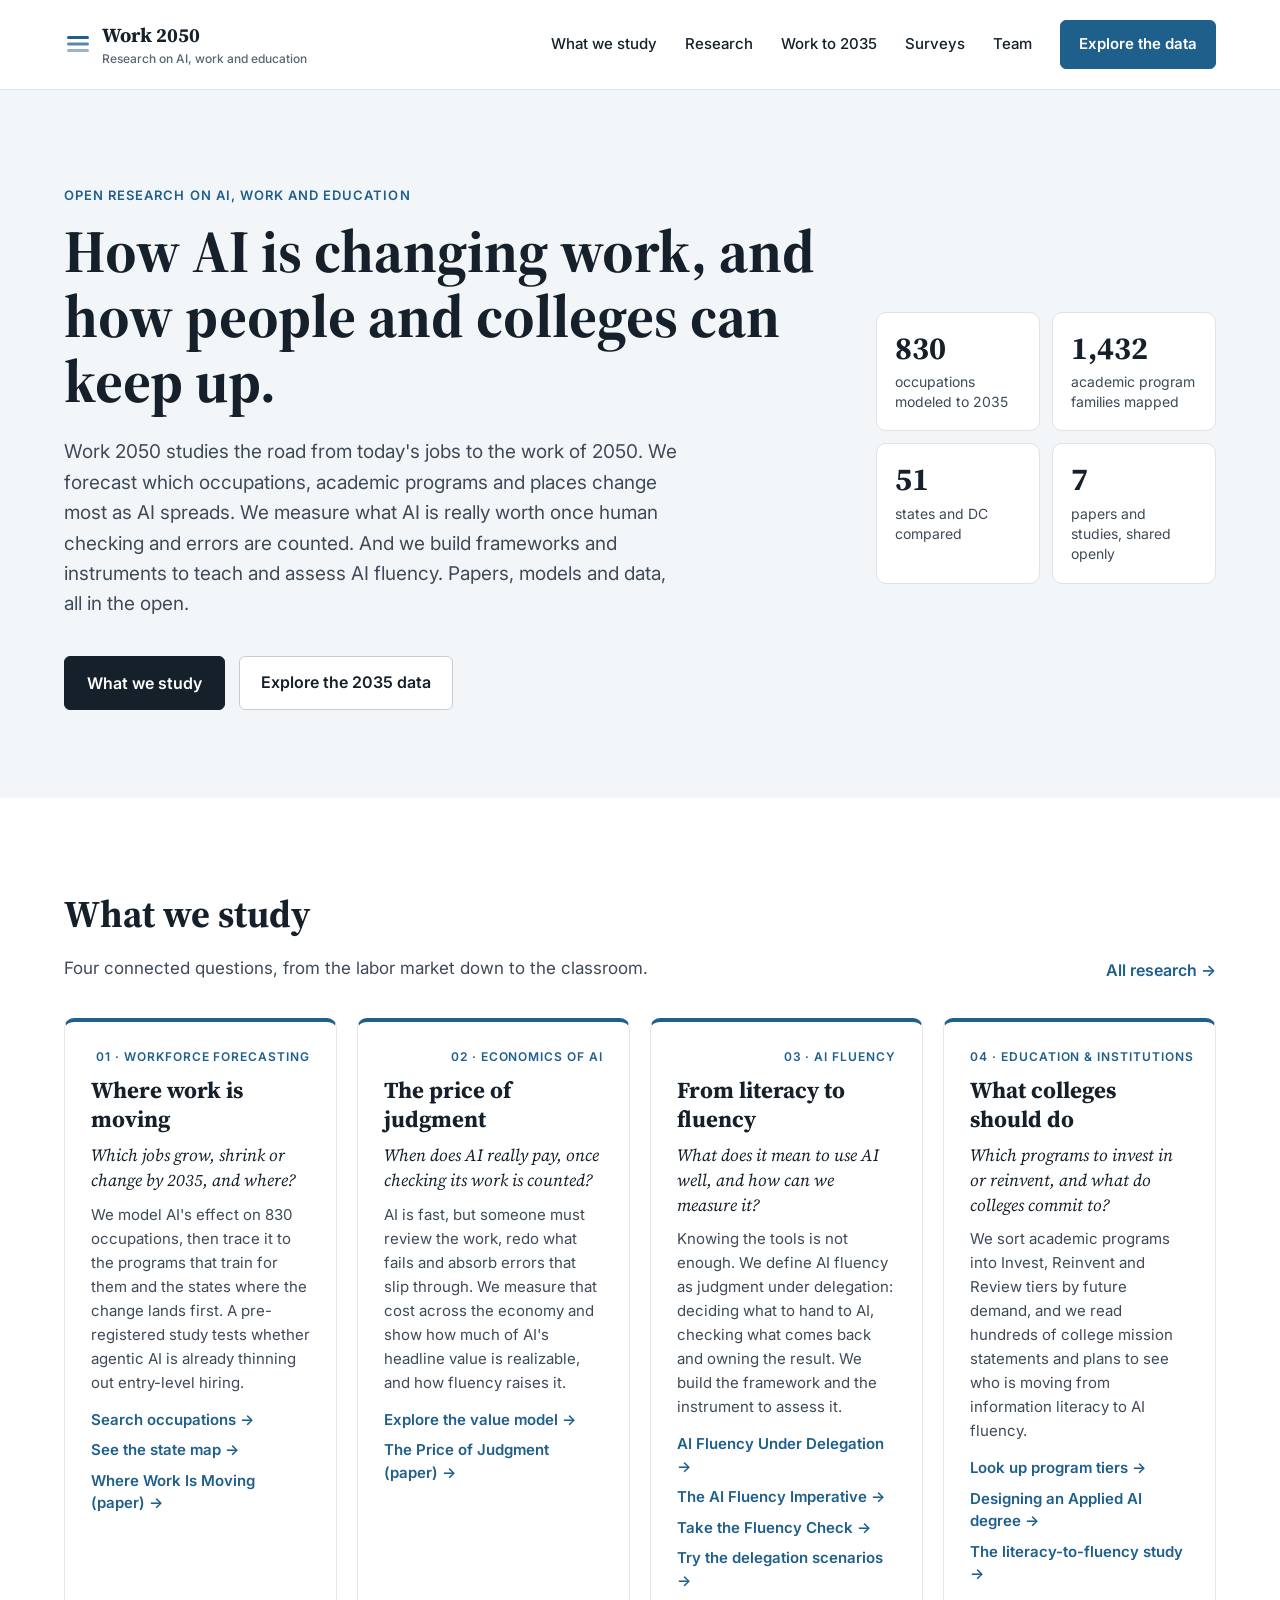
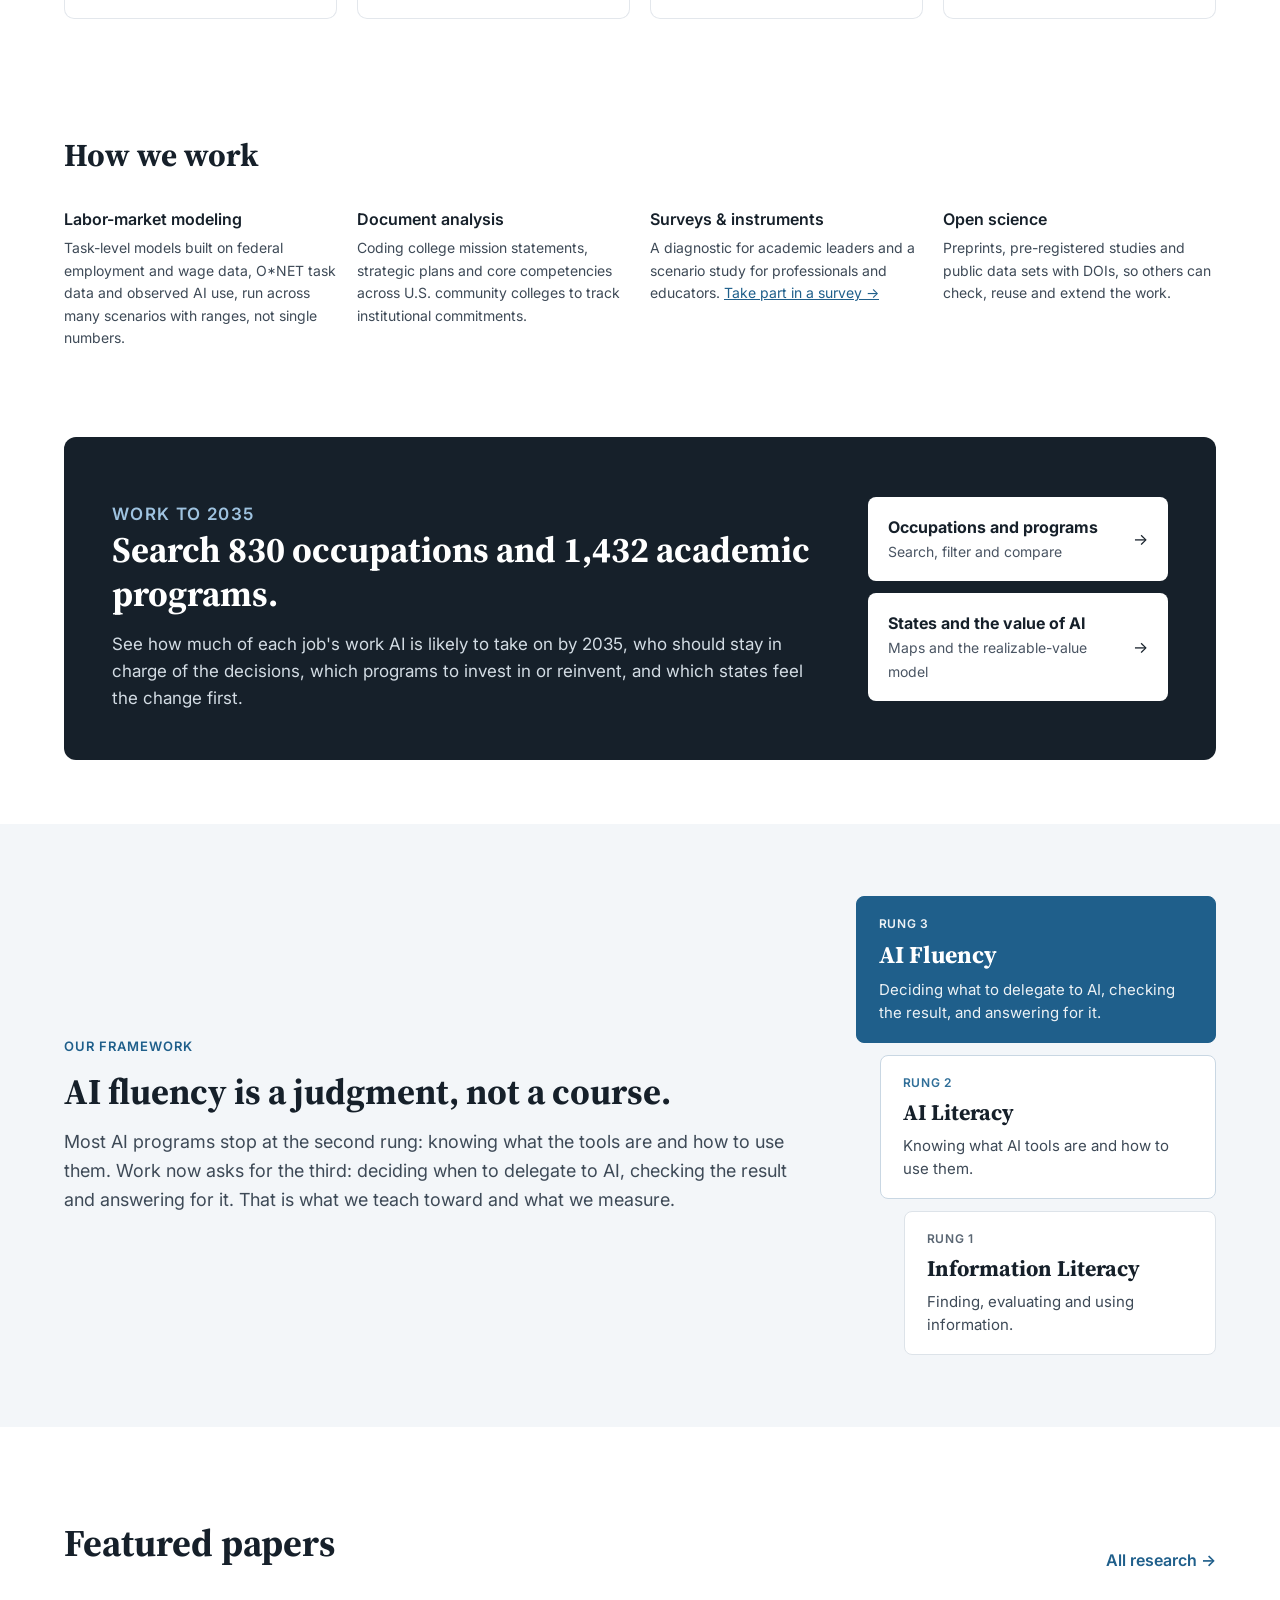
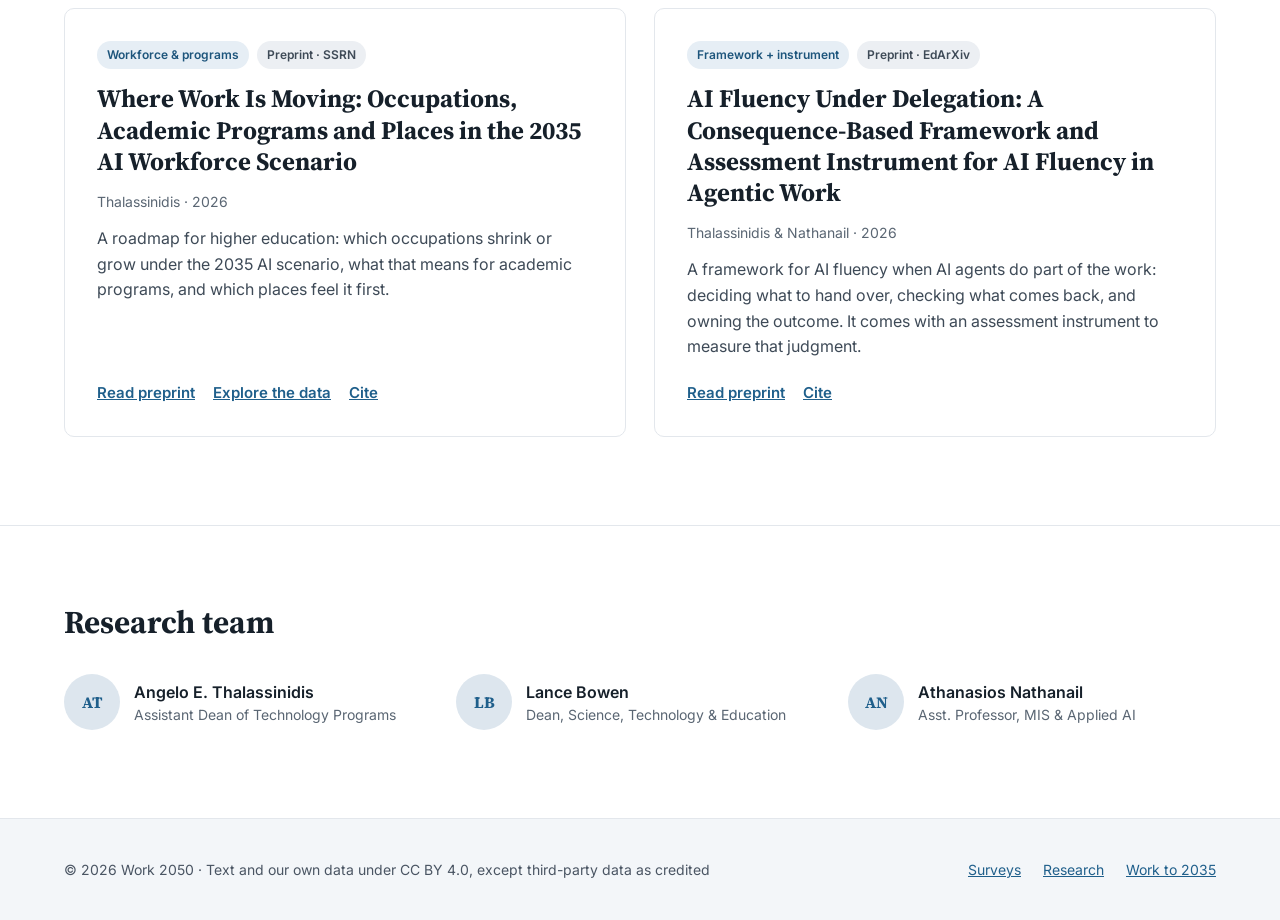
==== commit 364f962b: "Add files via upload" ====
--- a/index.html
+++ b/index.html
@@ -23,7 +23,7 @@
 <a href="index.html#what-we-study">What we study</a>
 <a href="research.html">Research</a>
 <a href="work-2035.html">Work to 2035</a>
-<a href="fluency-check.html">Fluency Check</a>
+<a href="surveys.html">Surveys</a>
 <a href="index.html#team">Team</a>
 <a class="btn btn-primary" href="work-2035.html">Explore the data</a>
 </nav>
@@ -90,6 +90,7 @@
 <li><a href="research.html#delegation">AI Fluency Under Delegation →</a></li>
 <li><a href="research.html#imperative">The AI Fluency Imperative →</a></li>
 <li><a href="fluency-check.html">Take the Fluency Check →</a></li>
+<li><a href="delegation-scenarios.html">Try the delegation scenarios →</a></li>
 </ul>
 </article>
 <article class="stream">
@@ -111,7 +112,7 @@
 <div class="methods">
 <div class="method"><h3>Labor-market modeling</h3><p>Task-level models built on federal employment and wage data, O*NET task data and observed AI use, run across many scenarios with ranges, not single numbers.</p></div>
 <div class="method"><h3>Document analysis</h3><p>Coding college mission statements, strategic plans and core competencies across U.S. community colleges to track institutional commitments.</p></div>
-<div class="method"><h3>Surveys &amp; instruments</h3><p>Diagnostics for academic leaders and delegation scenarios for professionals. <a href="fluency-check.html">Take the Fluency Check →</a> More surveys are coming.</p></div>
+<div class="method"><h3>Surveys &amp; instruments</h3><p>A diagnostic for academic leaders and a scenario study for professionals and educators. <a href="surveys.html">Take part in a survey →</a></p></div>
 <div class="method"><h3>Open science</h3><p>Preprints, pre-registered studies and public data sets with DOIs, so others can check, reuse and extend the work.</p></div>
 </div>
 </section>
@@ -183,7 +184,7 @@
 <footer class="site-footer">
 <div class="wrap">
 <div>© 2026 Work 2050 · Text and our own data under CC BY 4.0, except third-party data as credited</div>
-<nav aria-label="Footer"><a href="fluency-check.html">Fluency Check</a><a href="research.html">Research</a><a href="work-2035.html">Work to 2035</a></nav>
+<nav aria-label="Footer"><a href="surveys.html">Surveys</a><a href="research.html">Research</a><a href="work-2035.html">Work to 2035</a></nav>
 </div>
 </footer>
 </body>
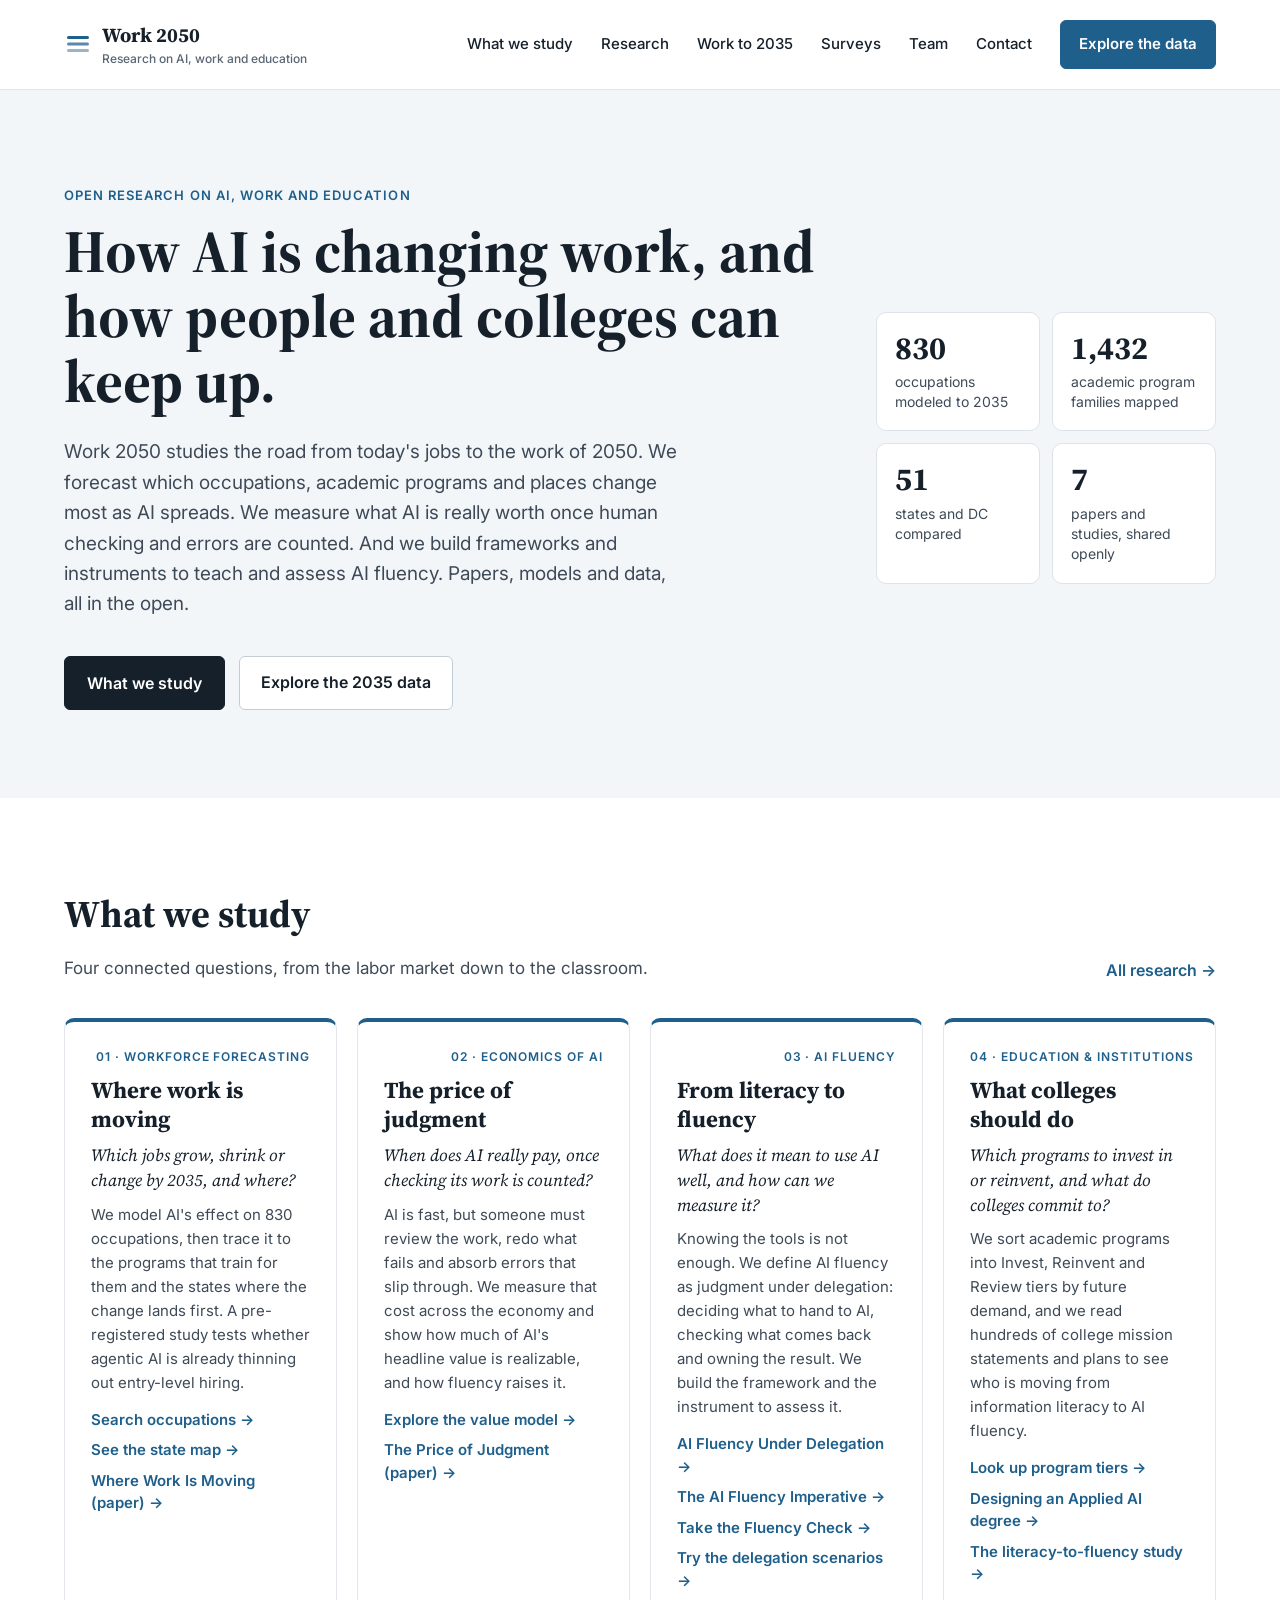
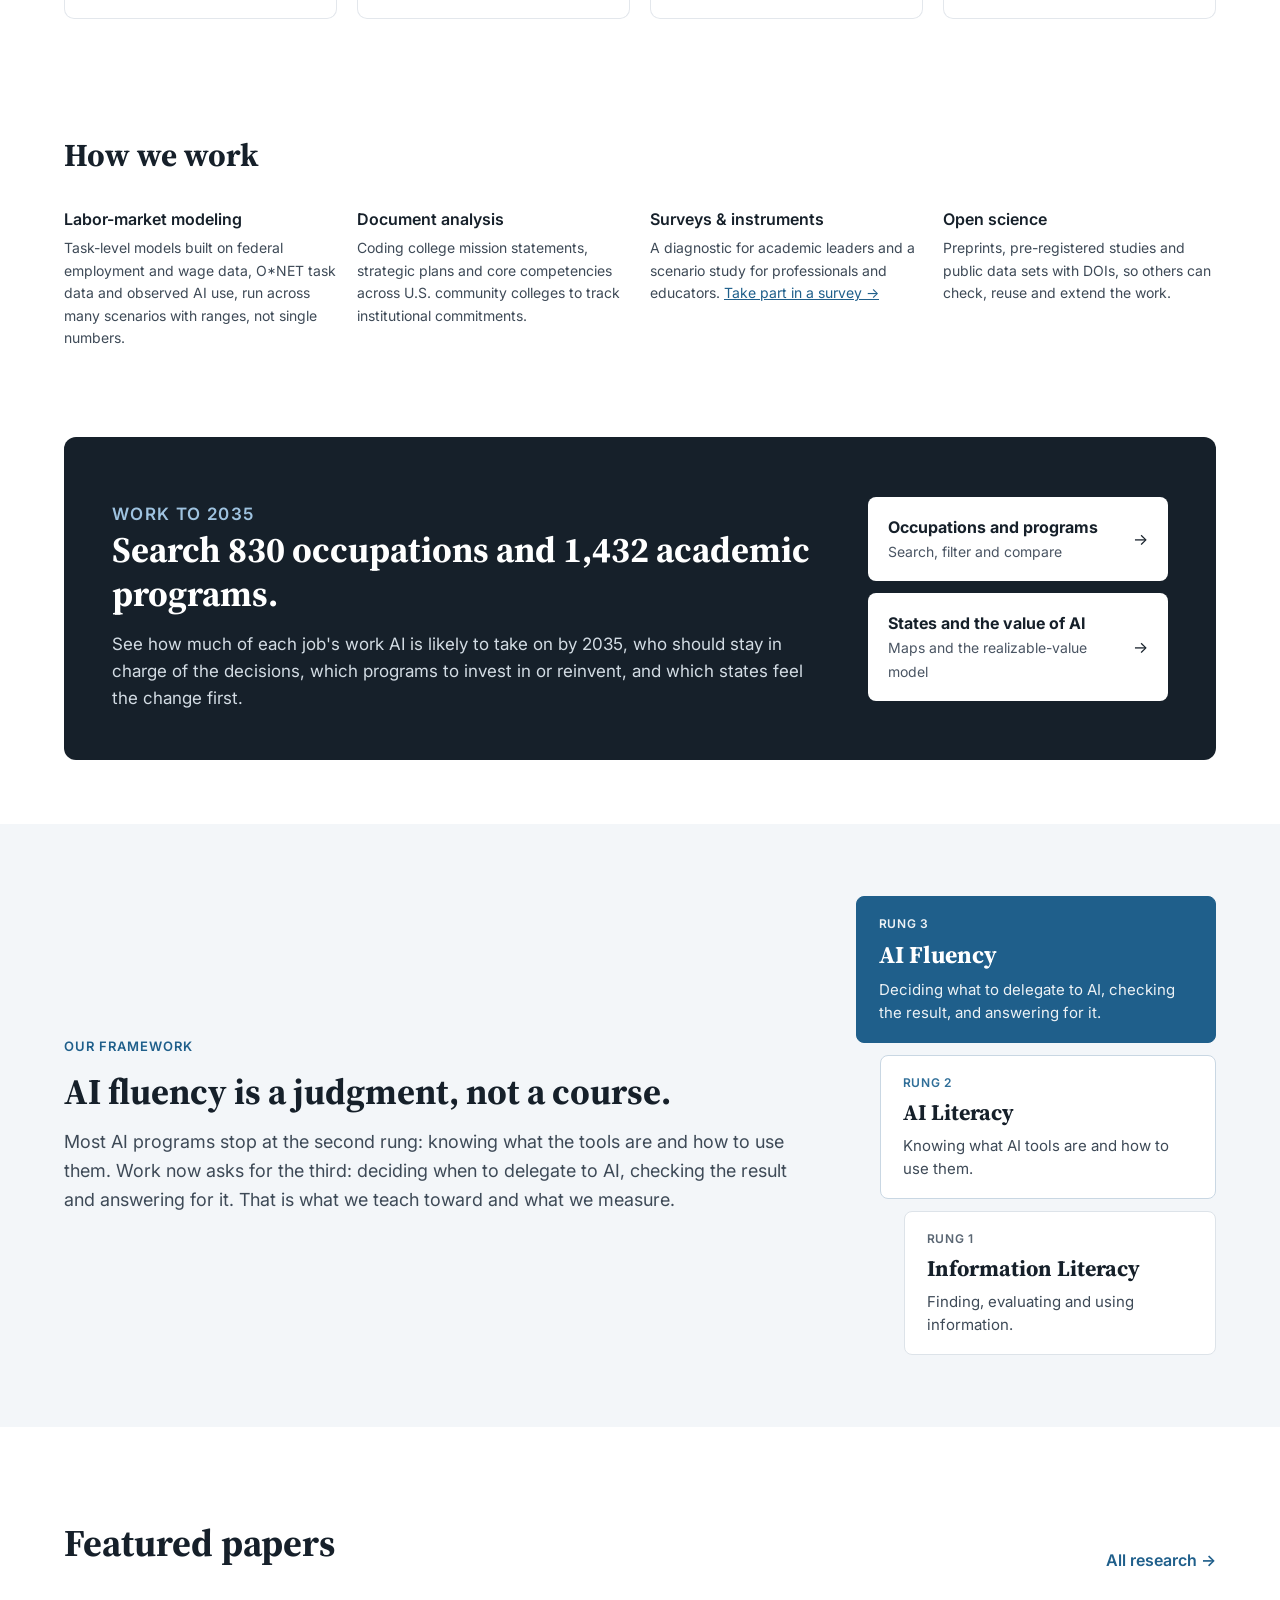
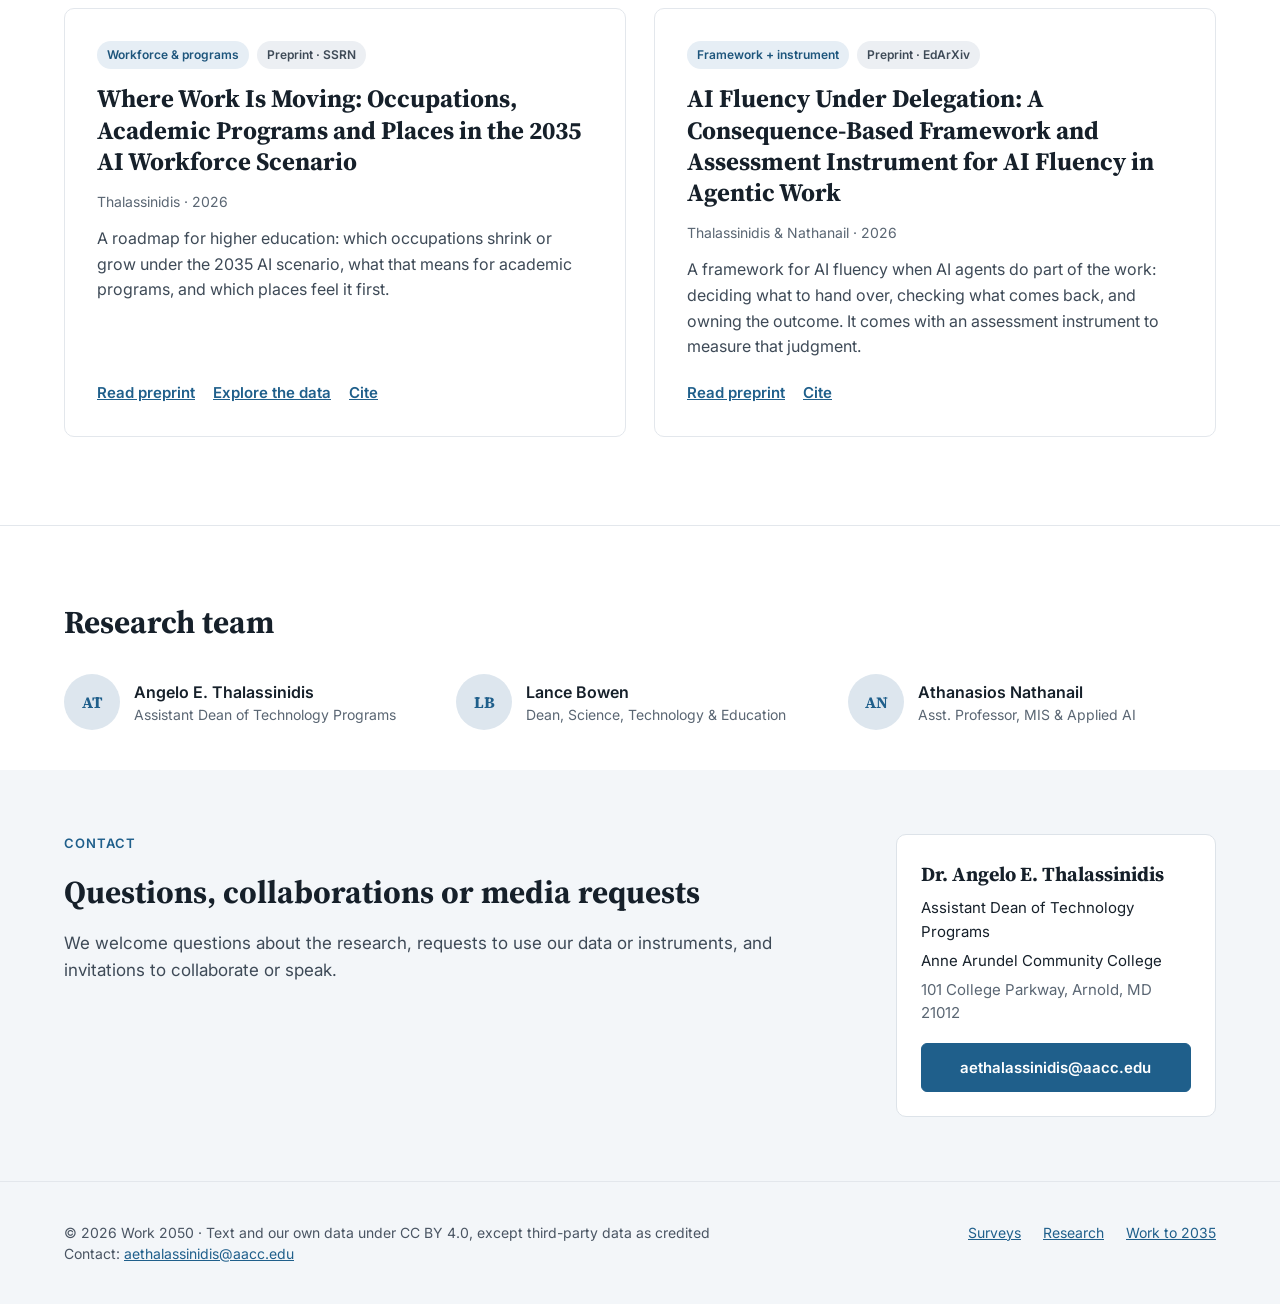
==== commit 634ca531: "Add files via upload" ====
--- a/index.html
+++ b/index.html
@@ -25,6 +25,7 @@
 <a href="work-2035.html">Work to 2035</a>
 <a href="surveys.html">Surveys</a>
 <a href="index.html#team">Team</a>
+<a href="index.html#contact">Contact</a>
 <a class="btn btn-primary" href="work-2035.html">Explore the data</a>
 </nav>
 </div>
@@ -179,11 +180,27 @@
 </div>
 </div>
 </section>
+<section id="contact" class="band" style="scroll-margin-top: 16px">
+<div class="wrap" style="padding-top: 64px; padding-bottom: 64px; display: flex; flex-wrap: wrap; gap: 40px; align-items: flex-start">
+<div style="flex: 999 1 460px; min-width: 0">
+<p class="eyebrow">Contact</p>
+<h2 style="font-size: 32px">Questions, collaborations or media requests</h2>
+<p class="lede" style="margin: 14px 0 0; font-size: 17px">We welcome questions about the research, requests to use our data or instruments, and invitations to collaborate or speak.</p>
+</div>
+<address style="flex: 1 1 320px; min-width: 0; font-style: normal; background: #FFFFFF; border: 1px solid #DDE3E9; border-radius: 10px; padding: 24px; display: grid; gap: 6px; font-size: 15px; line-height: 1.55">
+<strong style="font-family: var(--serif); font-size: 20px">Dr. Angelo E. Thalassinidis</strong>
+<span>Assistant Dean of Technology Programs</span>
+<span>Anne Arundel Community College</span>
+<span class="muted">101 College Parkway, Arnold, MD 21012</span>
+<a class="btn btn-primary" style="margin-top: 12px; text-align: center" href="mailto:aethalassinidis@aacc.edu">aethalassinidis@aacc.edu</a>
+</address>
+</div>
+</section>
 </main>
 
-<footer class="site-footer">
+<footer class="site-footer" style="margin-top: 0">
 <div class="wrap">
-<div>© 2026 Work 2050 · Text and our own data under CC BY 4.0, except third-party data as credited</div>
+<div>© 2026 Work 2050 · Text and our own data under CC BY 4.0, except third-party data as credited<br>Contact: <a href="mailto:aethalassinidis@aacc.edu">aethalassinidis@aacc.edu</a></div>
 <nav aria-label="Footer"><a href="surveys.html">Surveys</a><a href="research.html">Research</a><a href="work-2035.html">Work to 2035</a></nav>
 </div>
 </footer>
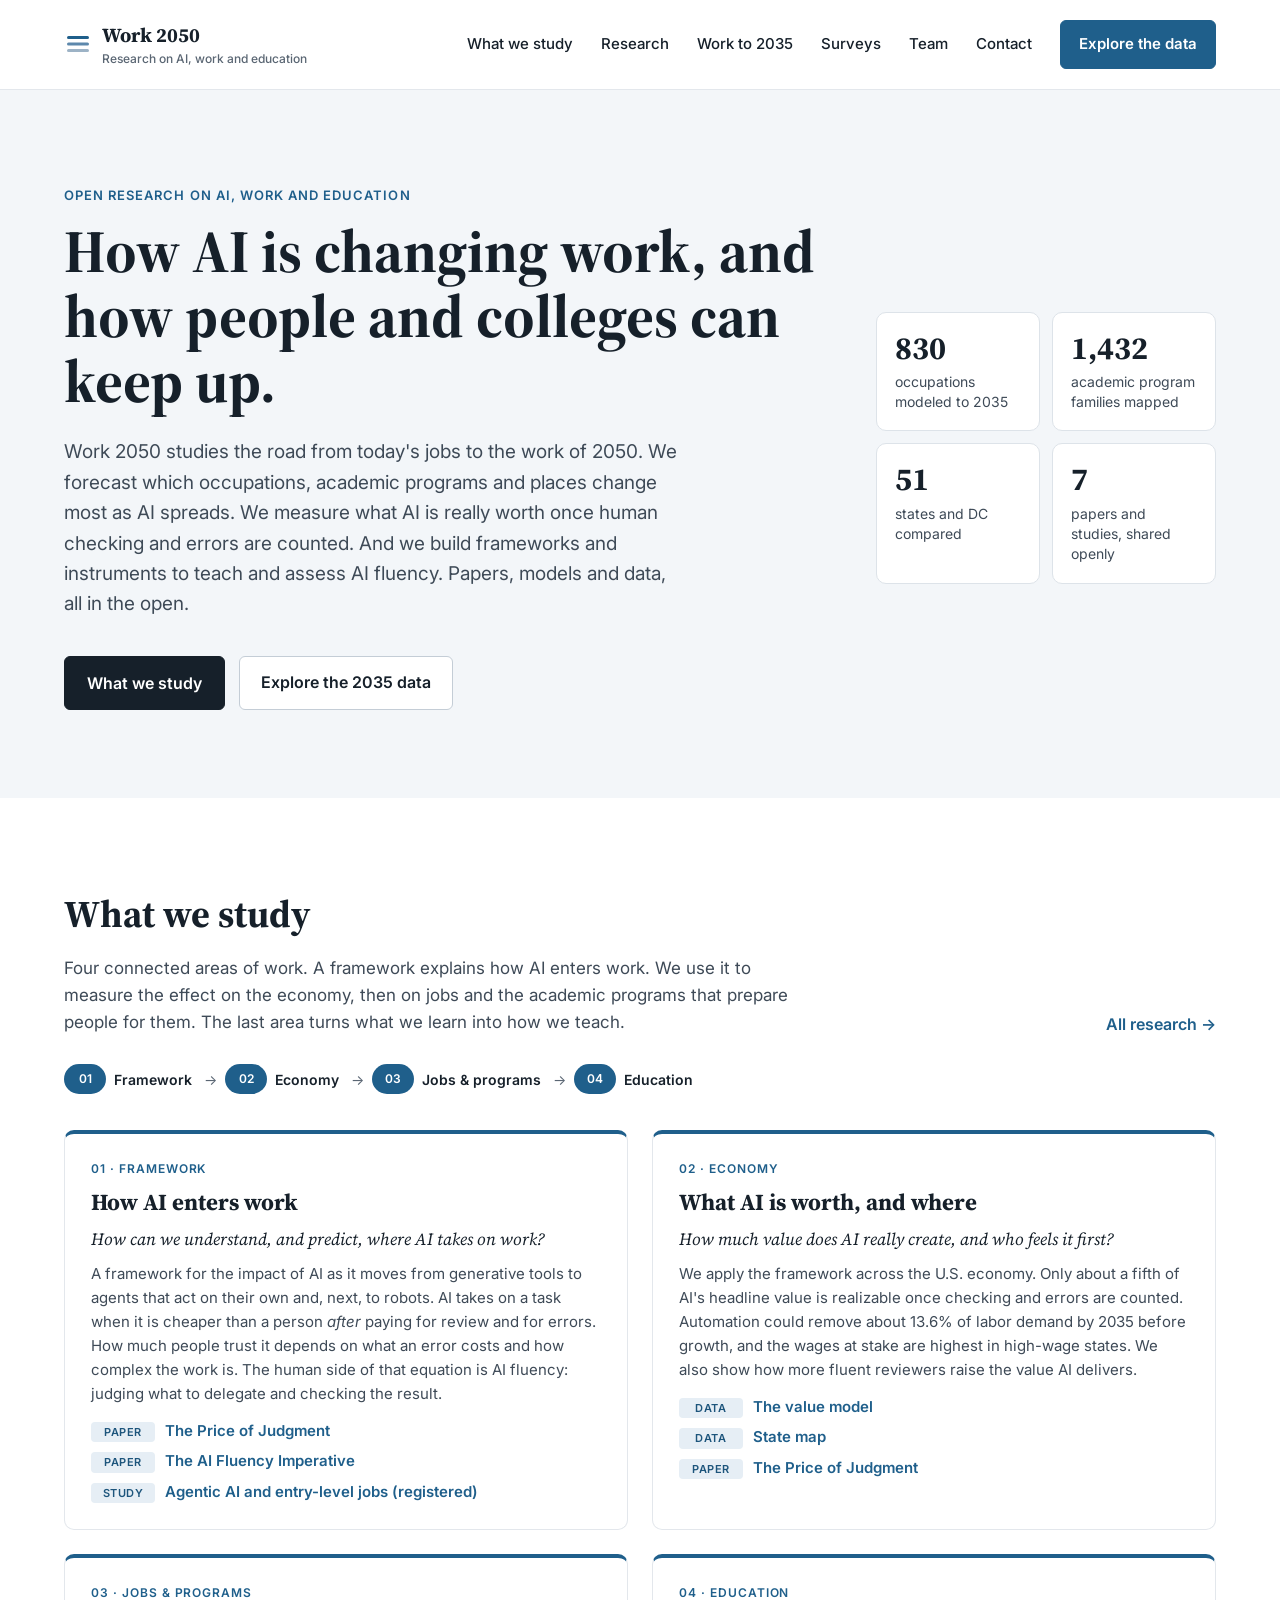
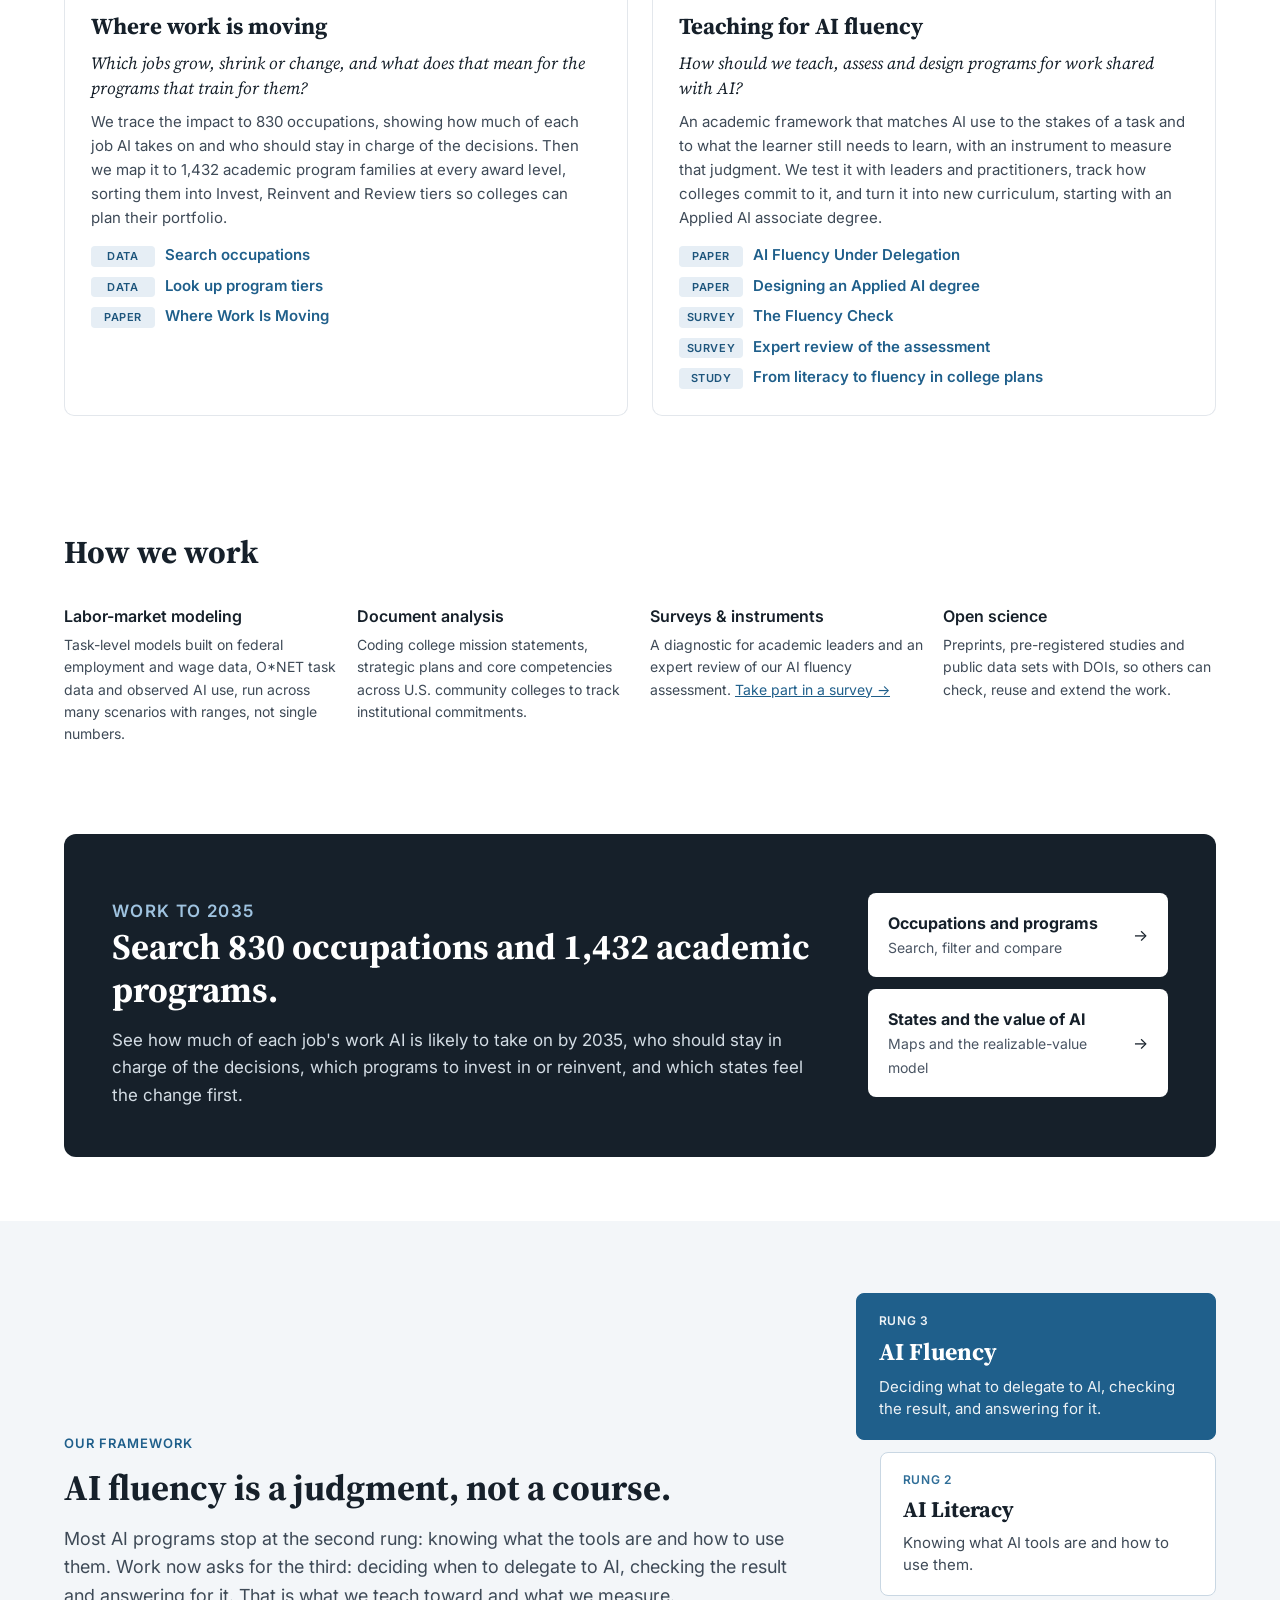
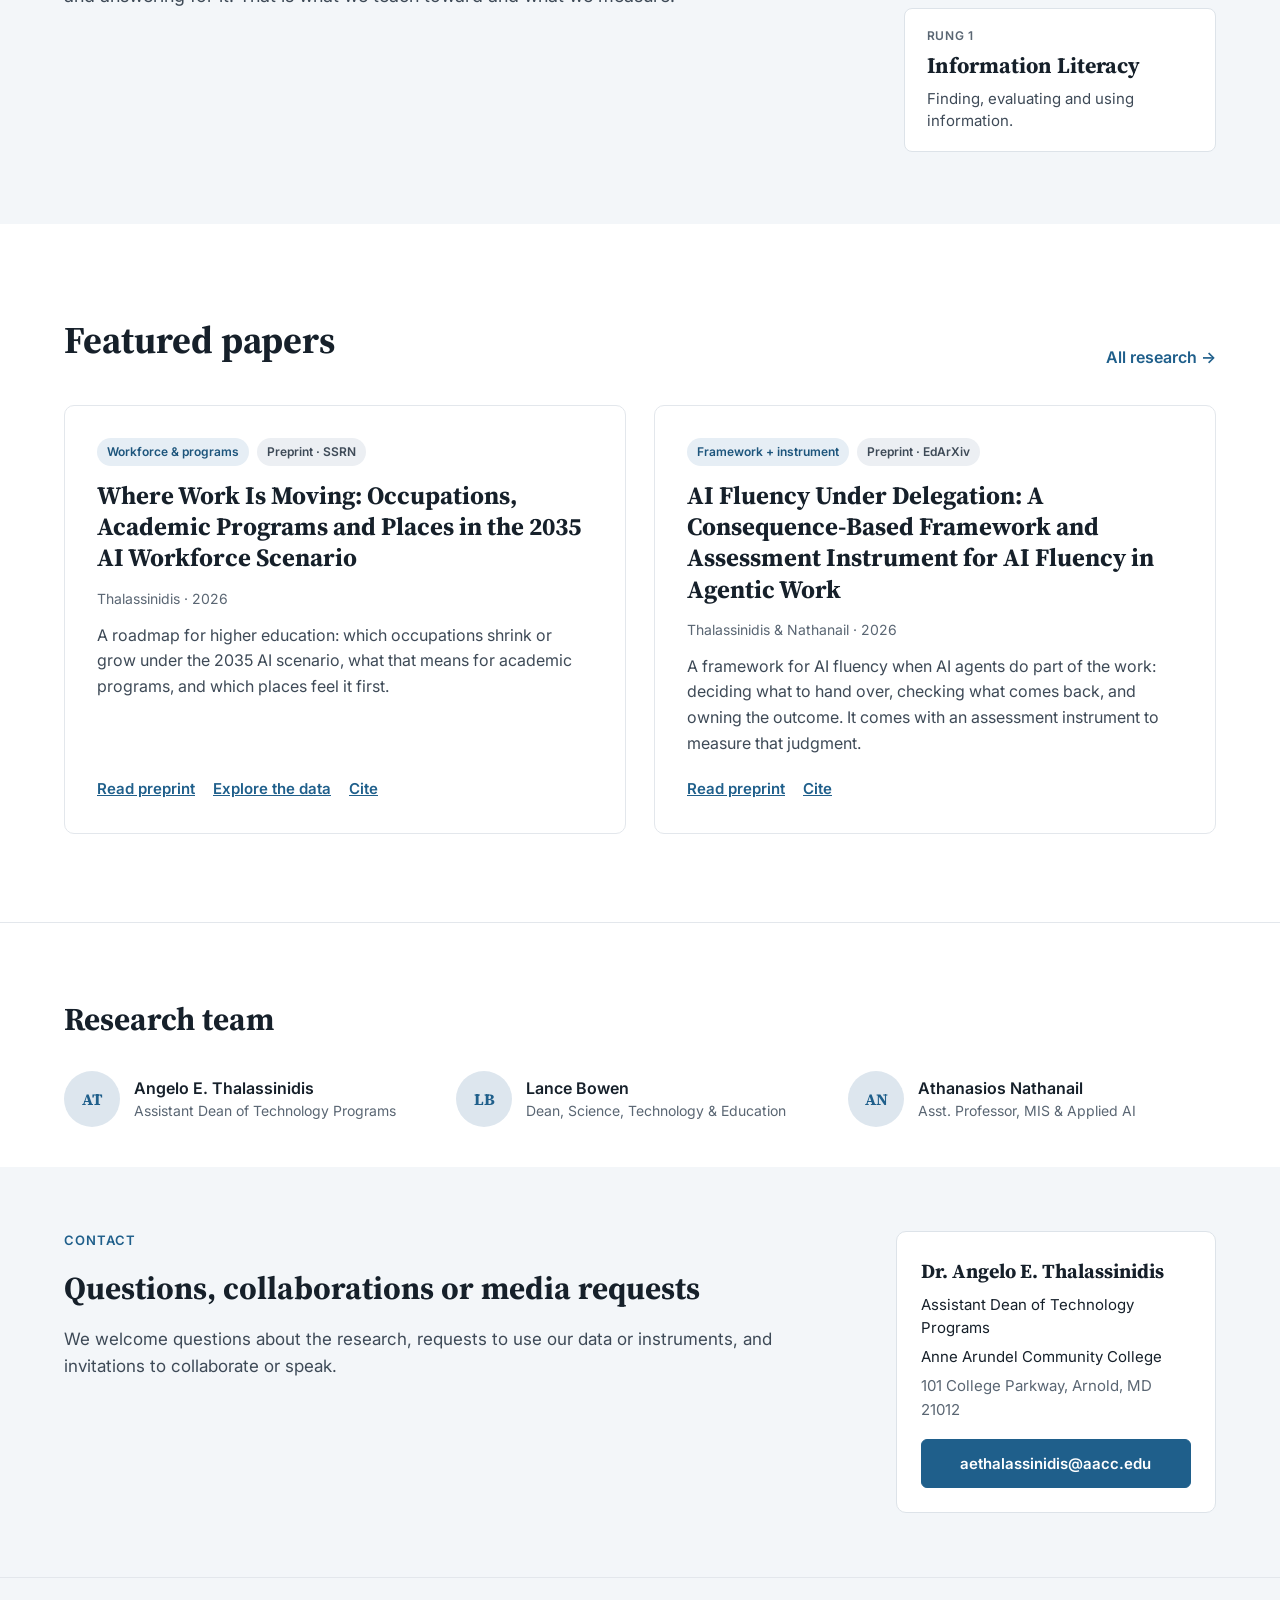
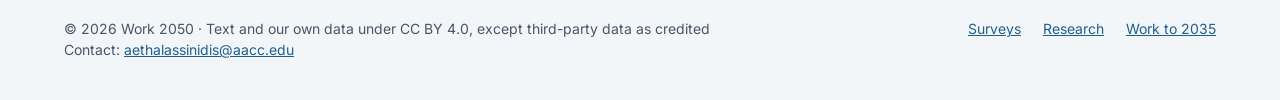
==== commit d3f19c23: "Add files via upload" ====
--- a/index.html
+++ b/index.html
@@ -56,53 +56,58 @@
 <div class="section-head">
 <div>
 <h2>What we study</h2>
-<p class="lede" style="margin: 12px 0 0; font-size: 17px">Four connected questions, from the labor market down to the classroom.</p>
+<p class="lede" style="margin: 12px 0 0; font-size: 17px">Four connected areas of work. A framework explains how AI enters work. We use it to measure the effect on the economy, then on jobs and the academic programs that prepare people for them. The last area turns what we learn into how we teach.</p>
 </div>
 <a href="research.html" style="font-weight: 600; text-decoration: none">All research →</a>
 </div>
+<ol class="flow" aria-label="How the four areas connect">
+<li>Framework</li><li>Economy</li><li>Jobs &amp; programs</li><li>Education</li>
+</ol>
 <div class="streams">
 <article class="stream">
-<div class="num">01 · WORKFORCE FORECASTING</div>
+<div class="num">01 · FRAMEWORK</div>
+<h3>How AI enters work</h3>
+<p class="q">How can we understand, and predict, where AI takes on work?</p>
+<p>A framework for the impact of AI as it moves from generative tools to agents that act on their own and, next, to robots. AI takes on a task when it is cheaper than a person <em>after</em> paying for review and for errors. How much people trust it depends on what an error costs and how complex the work is. The human side of that equation is AI fluency: judging what to delegate and checking the result.</p>
+<ul>
+<li><span class="tag">Paper</span><a href="research.html#judgment">The Price of Judgment</a></li>
+<li><span class="tag">Paper</span><a href="research.html#imperative">The AI Fluency Imperative</a></li>
+<li><span class="tag">Study</span><a href="research.html#prereg">Agentic AI and entry-level jobs (registered)</a></li>
+</ul>
+</article>
+<article class="stream">
+<div class="num">02 · ECONOMY</div>
+<h3>What AI is worth, and where</h3>
+<p class="q">How much value does AI really create, and who feels it first?</p>
+<p>We apply the framework across the U.S. economy. Only about a fifth of AI's headline value is realizable once checking and errors are counted. Automation could remove about 13.6% of labor demand by 2035 before growth, and the wages at stake are highest in high-wage states. We also show how more fluent reviewers raise the value AI delivers.</p>
+<ul>
+<li><span class="tag">Data</span><a href="work-2035.html#value">The value model</a></li>
+<li><span class="tag">Data</span><a href="work-2035.html#states">State map</a></li>
+<li><span class="tag">Paper</span><a href="research.html#judgment">The Price of Judgment</a></li>
+</ul>
+</article>
+<article class="stream">
+<div class="num">03 · JOBS &amp; PROGRAMS</div>
 <h3>Where work is moving</h3>
-<p class="q">Which jobs grow, shrink or change by 2035, and where?</p>
-<p>We model AI's effect on 830 occupations, then trace it to the programs that train for them and the states where the change lands first. A pre-registered study tests whether agentic AI is already thinning out entry-level hiring.</p>
-<ul>
-<li><a href="work-2035.html#occupations">Search occupations →</a></li>
-<li><a href="work-2035.html#states">See the state map →</a></li>
-<li><a href="research.html#moving">Where Work Is Moving (paper) →</a></li>
-</ul>
-</article>
-<article class="stream">
-<div class="num">02 · ECONOMICS OF AI</div>
-<h3>The price of judgment</h3>
-<p class="q">When does AI really pay, once checking its work is counted?</p>
-<p>AI is fast, but someone must review the work, redo what fails and absorb errors that slip through. We measure that cost across the economy and show how much of AI's headline value is realizable, and how fluency raises it.</p>
-<ul>
-<li><a href="work-2035.html#value">Explore the value model →</a></li>
-<li><a href="research.html#judgment">The Price of Judgment (paper) →</a></li>
-</ul>
-</article>
-<article class="stream">
-<div class="num">03 · AI FLUENCY</div>
-<h3>From literacy to fluency</h3>
-<p class="q">What does it mean to use AI well, and how can we measure it?</p>
-<p>Knowing the tools is not enough. We define AI fluency as judgment under delegation: deciding what to hand to AI, checking what comes back and owning the result. We build the framework and the instrument to assess it.</p>
-<ul>
-<li><a href="research.html#delegation">AI Fluency Under Delegation →</a></li>
-<li><a href="research.html#imperative">The AI Fluency Imperative →</a></li>
-<li><a href="fluency-check.html">Take the Fluency Check →</a></li>
-<li><a href="delegation-scenarios.html">Try the delegation scenarios →</a></li>
-</ul>
-</article>
-<article class="stream">
-<div class="num">04 · EDUCATION &amp; INSTITUTIONS</div>
-<h3>What colleges should do</h3>
-<p class="q">Which programs to invest in or reinvent, and what do colleges commit to?</p>
-<p>We sort academic programs into Invest, Reinvent and Review tiers by future demand, and we read hundreds of college mission statements and plans to see who is moving from information literacy to AI fluency.</p>
-<ul>
-<li><a href="work-2035.html#programs">Look up program tiers →</a></li>
-<li><a href="research.html#program">Designing an Applied AI degree →</a></li>
-<li><a href="research.html#ladder">The literacy-to-fluency study →</a></li>
+<p class="q">Which jobs grow, shrink or change, and what does that mean for the programs that train for them?</p>
+<p>We trace the impact to 830 occupations, showing how much of each job AI takes on and who should stay in charge of the decisions. Then we map it to 1,432 academic program families at every award level, sorting them into Invest, Reinvent and Review tiers so colleges can plan their portfolio.</p>
+<ul>
+<li><span class="tag">Data</span><a href="work-2035.html#occupations">Search occupations</a></li>
+<li><span class="tag">Data</span><a href="work-2035.html#programs">Look up program tiers</a></li>
+<li><span class="tag">Paper</span><a href="research.html#moving">Where Work Is Moving</a></li>
+</ul>
+</article>
+<article class="stream">
+<div class="num">04 · EDUCATION</div>
+<h3>Teaching for AI fluency</h3>
+<p class="q">How should we teach, assess and design programs for work shared with AI?</p>
+<p>An academic framework that matches AI use to the stakes of a task and to what the learner still needs to learn, with an instrument to measure that judgment. We test it with leaders and practitioners, track how colleges commit to it, and turn it into new curriculum, starting with an Applied AI associate degree.</p>
+<ul>
+<li><span class="tag">Paper</span><a href="research.html#delegation">AI Fluency Under Delegation</a></li>
+<li><span class="tag">Paper</span><a href="research.html#program">Designing an Applied AI degree</a></li>
+<li><span class="tag">Survey</span><a href="fluency-check.html">The Fluency Check</a></li>
+<li><span class="tag">Survey</span><a href="expert-review.html">Expert review of the assessment</a></li>
+<li><span class="tag">Study</span><a href="research.html#ladder">From literacy to fluency in college plans</a></li>
 </ul>
 </article>
 </div>
@@ -113,7 +118,7 @@
 <div class="methods">
 <div class="method"><h3>Labor-market modeling</h3><p>Task-level models built on federal employment and wage data, O*NET task data and observed AI use, run across many scenarios with ranges, not single numbers.</p></div>
 <div class="method"><h3>Document analysis</h3><p>Coding college mission statements, strategic plans and core competencies across U.S. community colleges to track institutional commitments.</p></div>
-<div class="method"><h3>Surveys &amp; instruments</h3><p>A diagnostic for academic leaders and a scenario study for professionals and educators. <a href="surveys.html">Take part in a survey →</a></p></div>
+<div class="method"><h3>Surveys &amp; instruments</h3><p>A diagnostic for academic leaders and an expert review of our AI fluency assessment. <a href="surveys.html">Take part in a survey →</a></p></div>
 <div class="method"><h3>Open science</h3><p>Preprints, pre-registered studies and public data sets with DOIs, so others can check, reuse and extend the work.</p></div>
 </div>
 </section>
--- a/assets/site.css
+++ b/assets/site.css
@@ -143,3 +143,16 @@
   .field.wide { grid-column: auto; }
   .rung.r2 { margin-left: 12px; } .rung.r1 { margin-left: 24px; }
 }
+
+/* What we study: flow and link tags */
+.flow { list-style: none; margin: 28px 0 0; padding: 0; display: flex; flex-wrap: wrap; gap: 8px; counter-reset: flow; }
+.flow li { counter-increment: flow; display: flex; align-items: center; gap: 8px; font-size: 14px; font-weight: 600; color: var(--ink); }
+.flow li::before { content: counter(flow, decimal-leading-zero); display: inline-flex; align-items: center; justify-content: center; min-width: 30px; height: 30px; padding: 0 6px; border-radius: 999px; background: var(--blue); color: #FFFFFF; font-size: 12px; }
+.flow li + li::after { content: none; }
+.flow li:not(:last-child)::after { content: "→"; color: var(--ink-3); font-weight: 400; margin-left: 4px; }
+.stream ul li { display: flex; align-items: baseline; gap: 8px; flex-wrap: wrap; }
+.stream .tag { flex: none; font-size: 11px; font-weight: 600; letter-spacing: 0.05em; text-transform: uppercase; padding: 2px 7px; border-radius: 4px; background: #E6EEF5; color: #1D557C; min-width: 52px; text-align: center; }
+#what-we-study .streams { grid-template-columns: repeat(auto-fit, minmax(min(100%, 440px), 1fr)); gap: 24px; }
+.stream .num { text-align: left; white-space: normal; }
+.stream ul li { display: grid; grid-template-columns: 64px minmax(0, 1fr); gap: 10px; align-items: baseline; }
+.stream .tag { min-width: 0; }
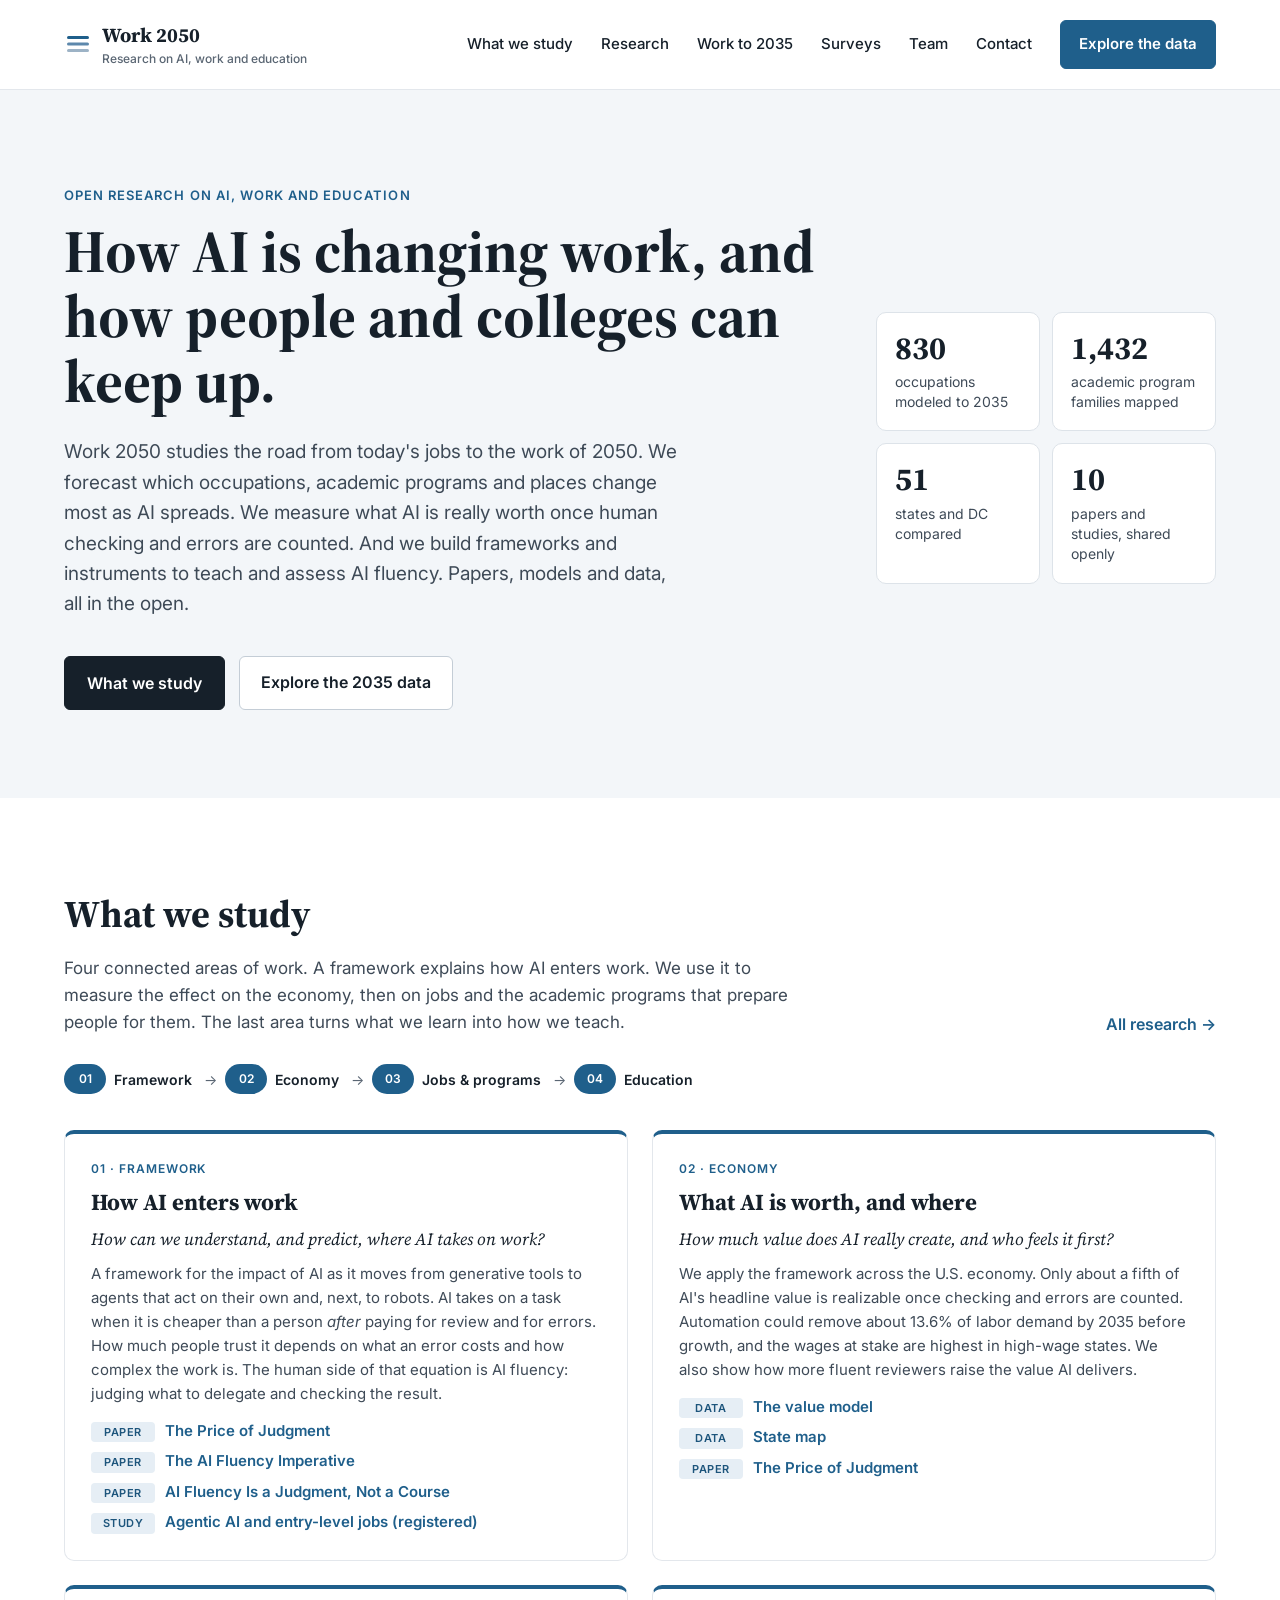
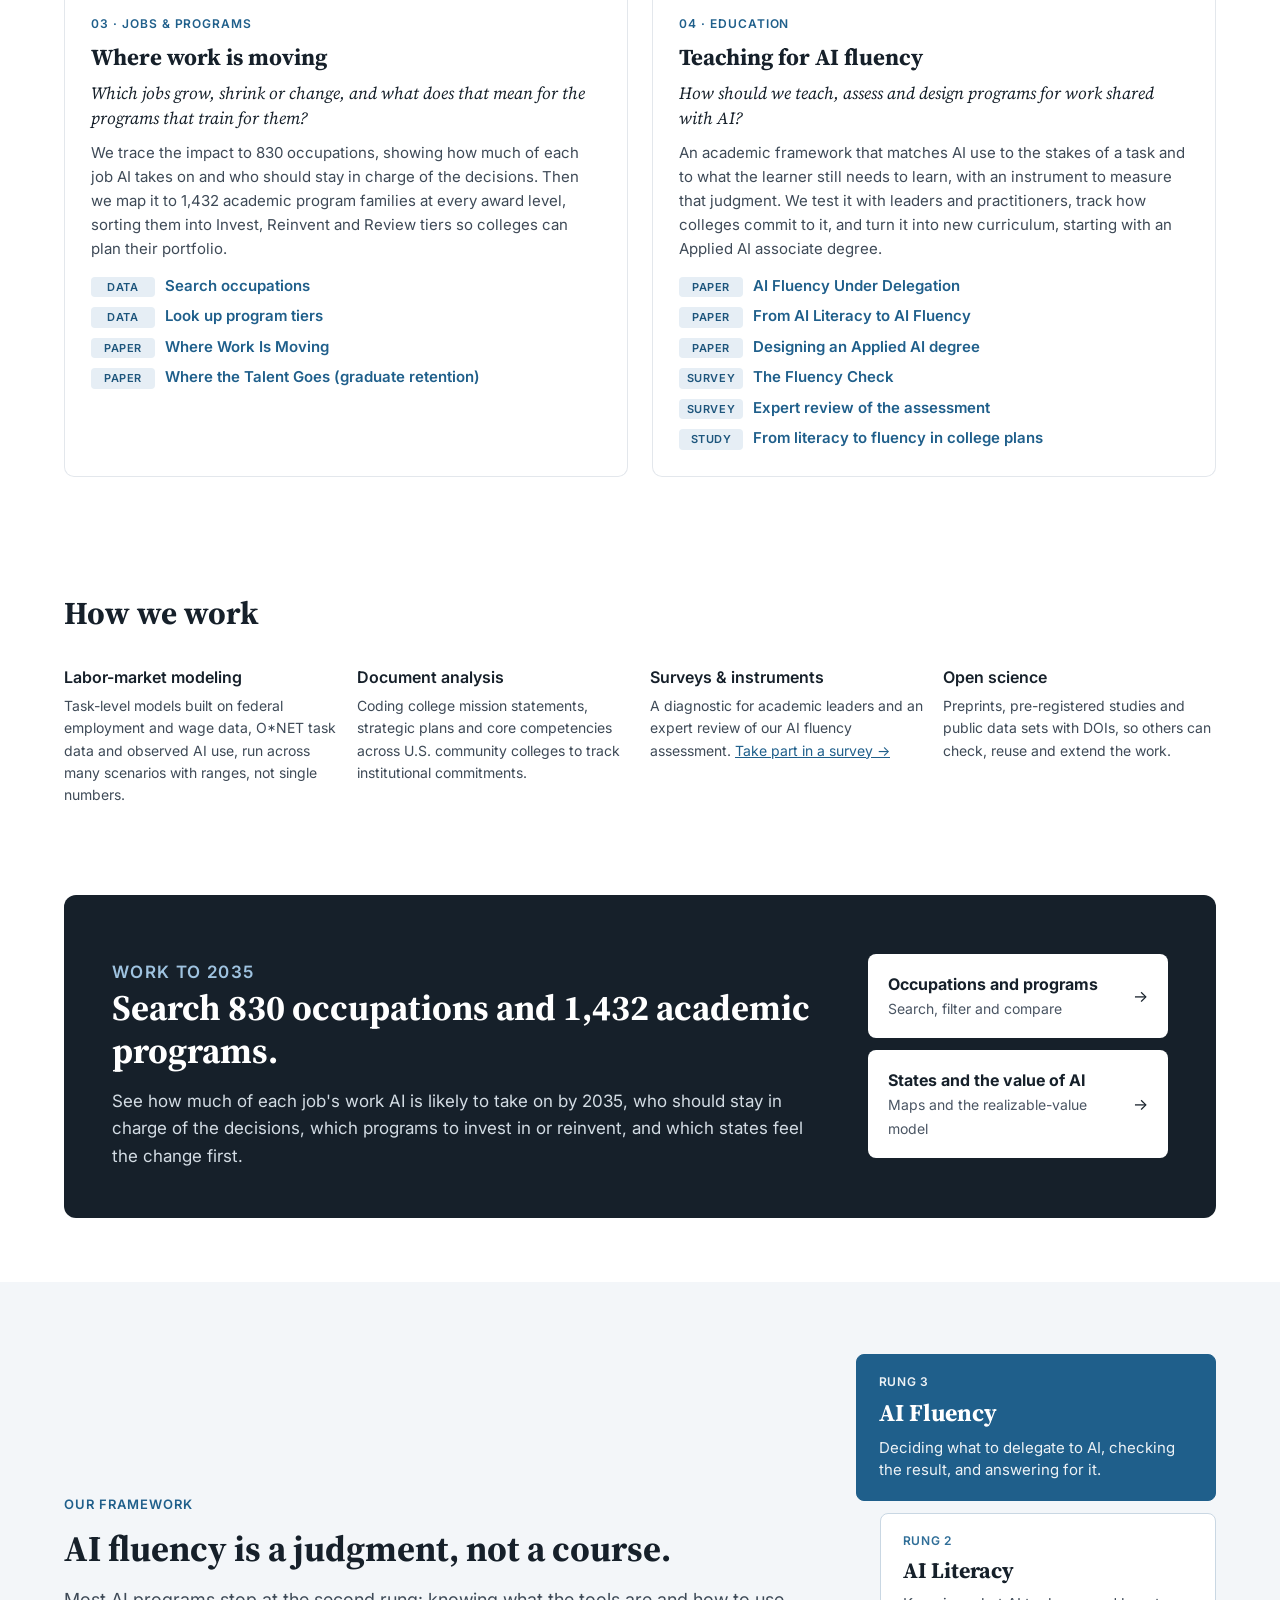
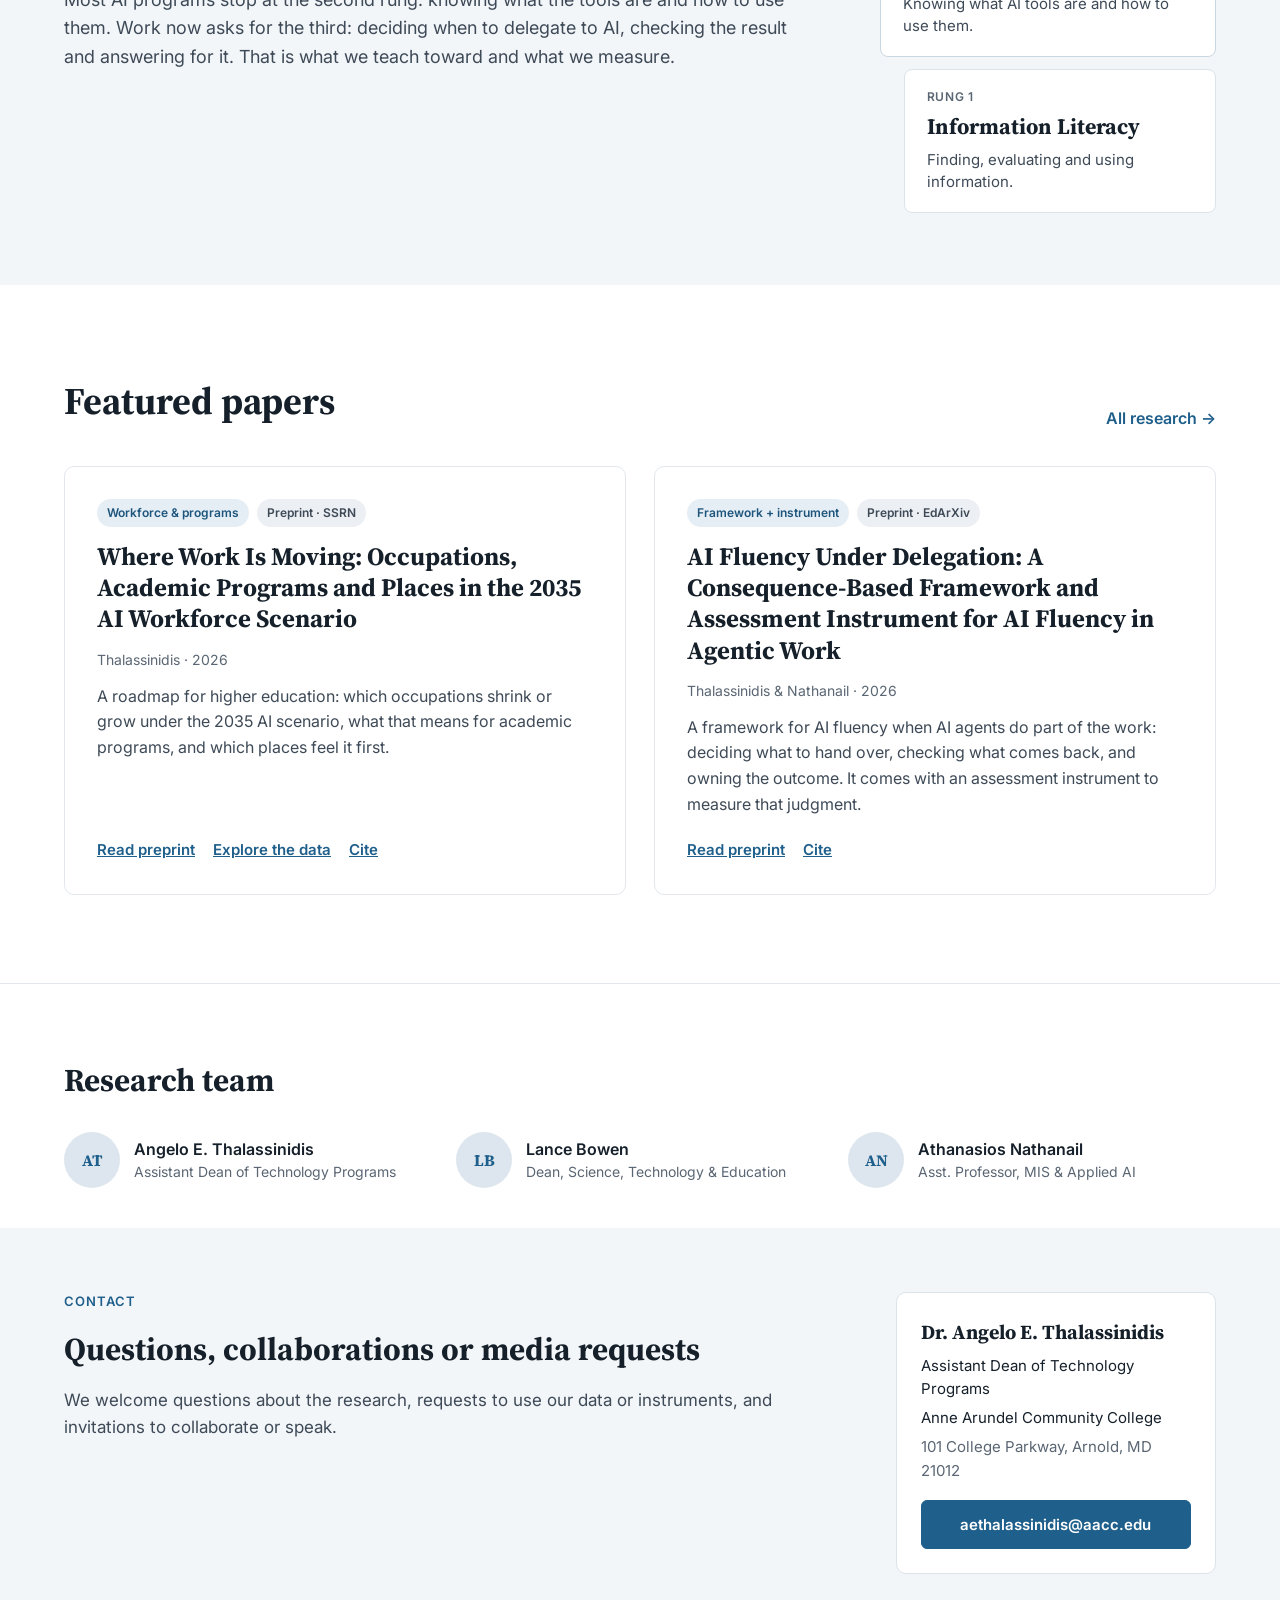
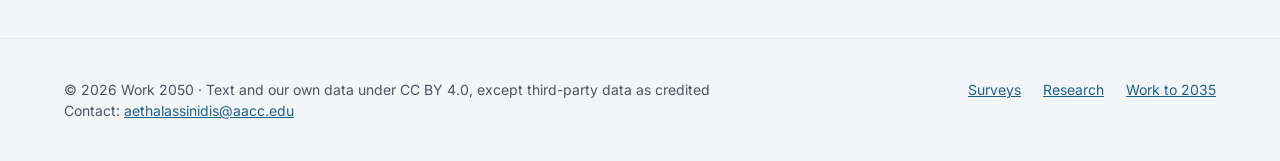
==== commit c8e2669f: "Add files via upload" ====
--- a/index.html
+++ b/index.html
@@ -47,7 +47,7 @@
 <div><b>830</b><span>occupations modeled to 2035</span></div>
 <div><b>1,432</b><span>academic program families mapped</span></div>
 <div><b>51</b><span>states and DC compared</span></div>
-<div><b>7</b><span>papers and studies, shared openly</span></div>
+<div><b>10</b><span>papers and studies, shared openly</span></div>
 </div>
 </div>
 </section>
@@ -72,6 +72,7 @@
 <ul>
 <li><span class="tag">Paper</span><a href="research.html#judgment">The Price of Judgment</a></li>
 <li><span class="tag">Paper</span><a href="research.html#imperative">The AI Fluency Imperative</a></li>
+<li><span class="tag">Paper</span><a href="research.html#judgment-course">AI Fluency Is a Judgment, Not a Course</a></li>
 <li><span class="tag">Study</span><a href="research.html#prereg">Agentic AI and entry-level jobs (registered)</a></li>
 </ul>
 </article>
@@ -95,6 +96,7 @@
 <li><span class="tag">Data</span><a href="work-2035.html#occupations">Search occupations</a></li>
 <li><span class="tag">Data</span><a href="work-2035.html#programs">Look up program tiers</a></li>
 <li><span class="tag">Paper</span><a href="research.html#moving">Where Work Is Moving</a></li>
+<li><span class="tag">Paper</span><a href="research.html#talent">Where the Talent Goes (graduate retention)</a></li>
 </ul>
 </article>
 <article class="stream">
@@ -104,6 +106,7 @@
 <p>An academic framework that matches AI use to the stakes of a task and to what the learner still needs to learn, with an instrument to measure that judgment. We test it with leaders and practitioners, track how colleges commit to it, and turn it into new curriculum, starting with an Applied AI associate degree.</p>
 <ul>
 <li><span class="tag">Paper</span><a href="research.html#delegation">AI Fluency Under Delegation</a></li>
+<li><span class="tag">Paper</span><a href="research.html#literacy-fluency">From AI Literacy to AI Fluency</a></li>
 <li><span class="tag">Paper</span><a href="research.html#program">Designing an Applied AI degree</a></li>
 <li><span class="tag">Survey</span><a href="fluency-check.html">The Fluency Check</a></li>
 <li><span class="tag">Survey</span><a href="expert-review.html">Expert review of the assessment</a></li>
